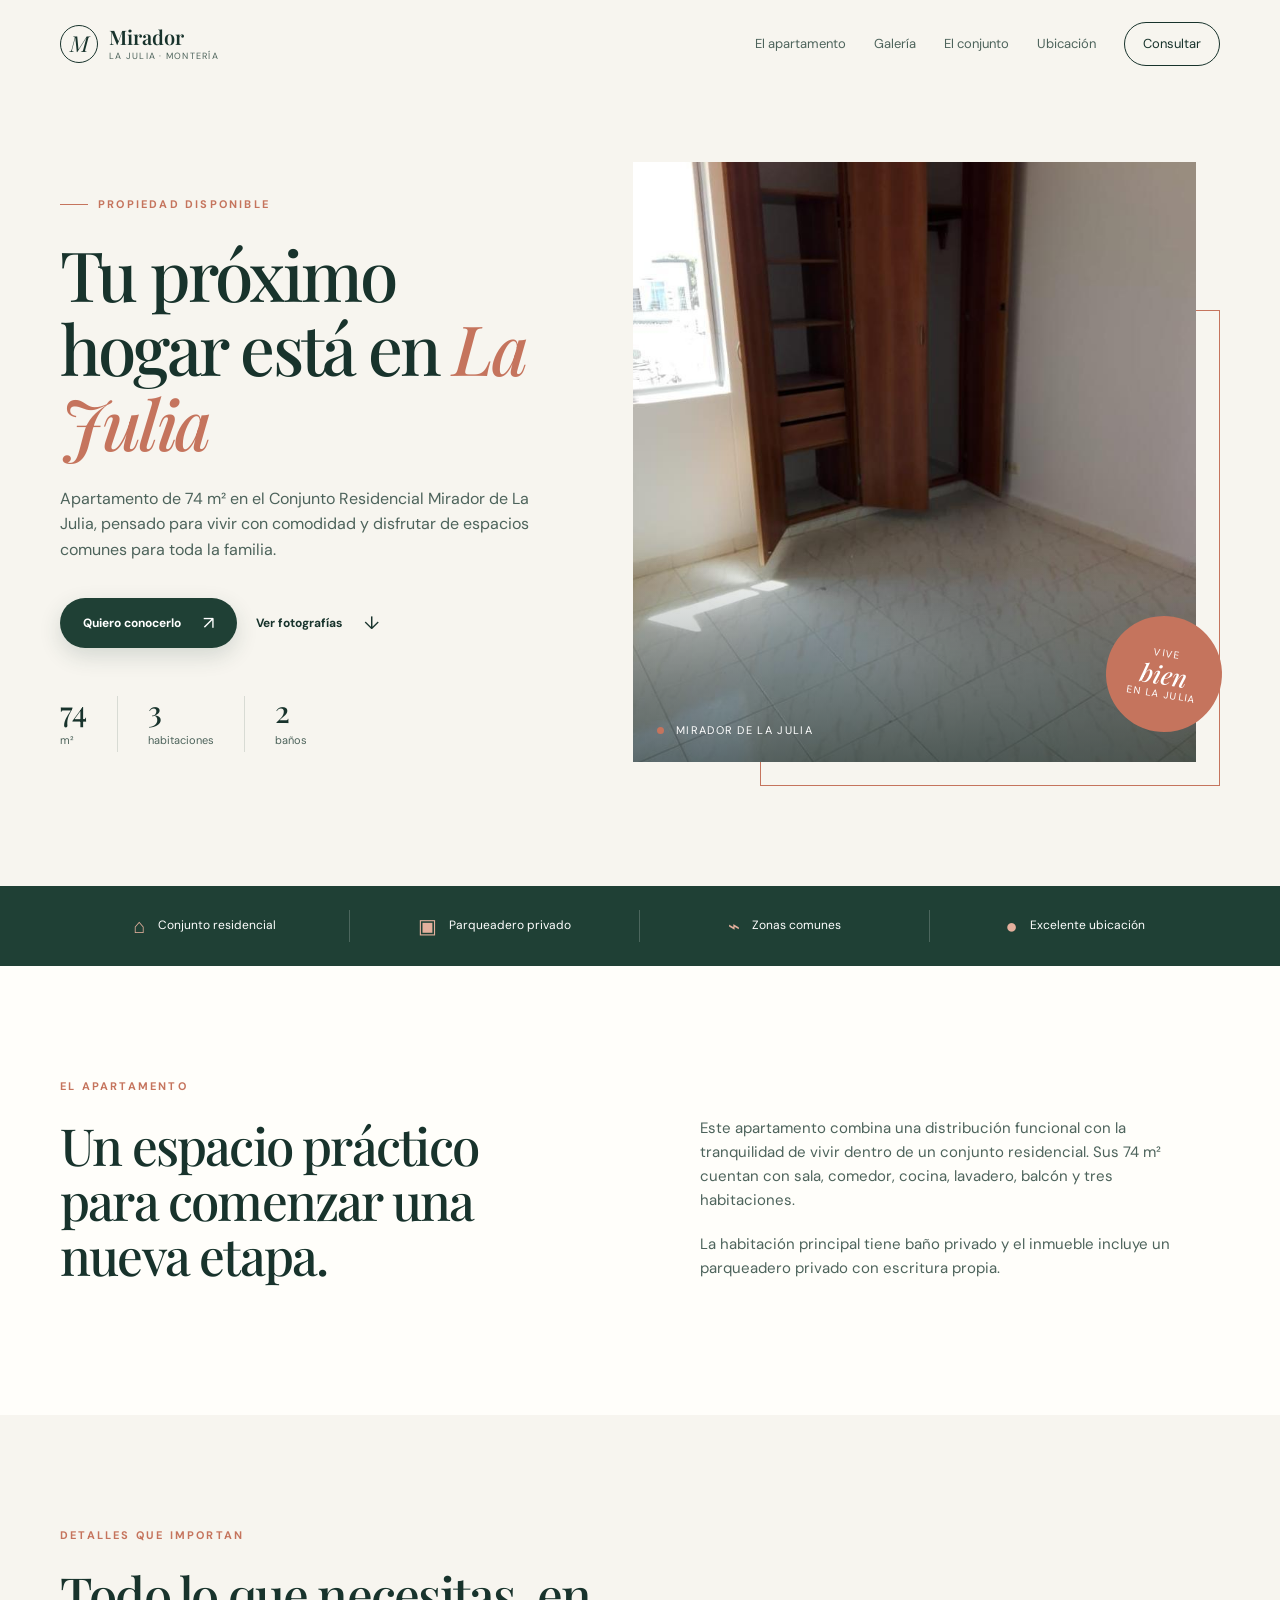
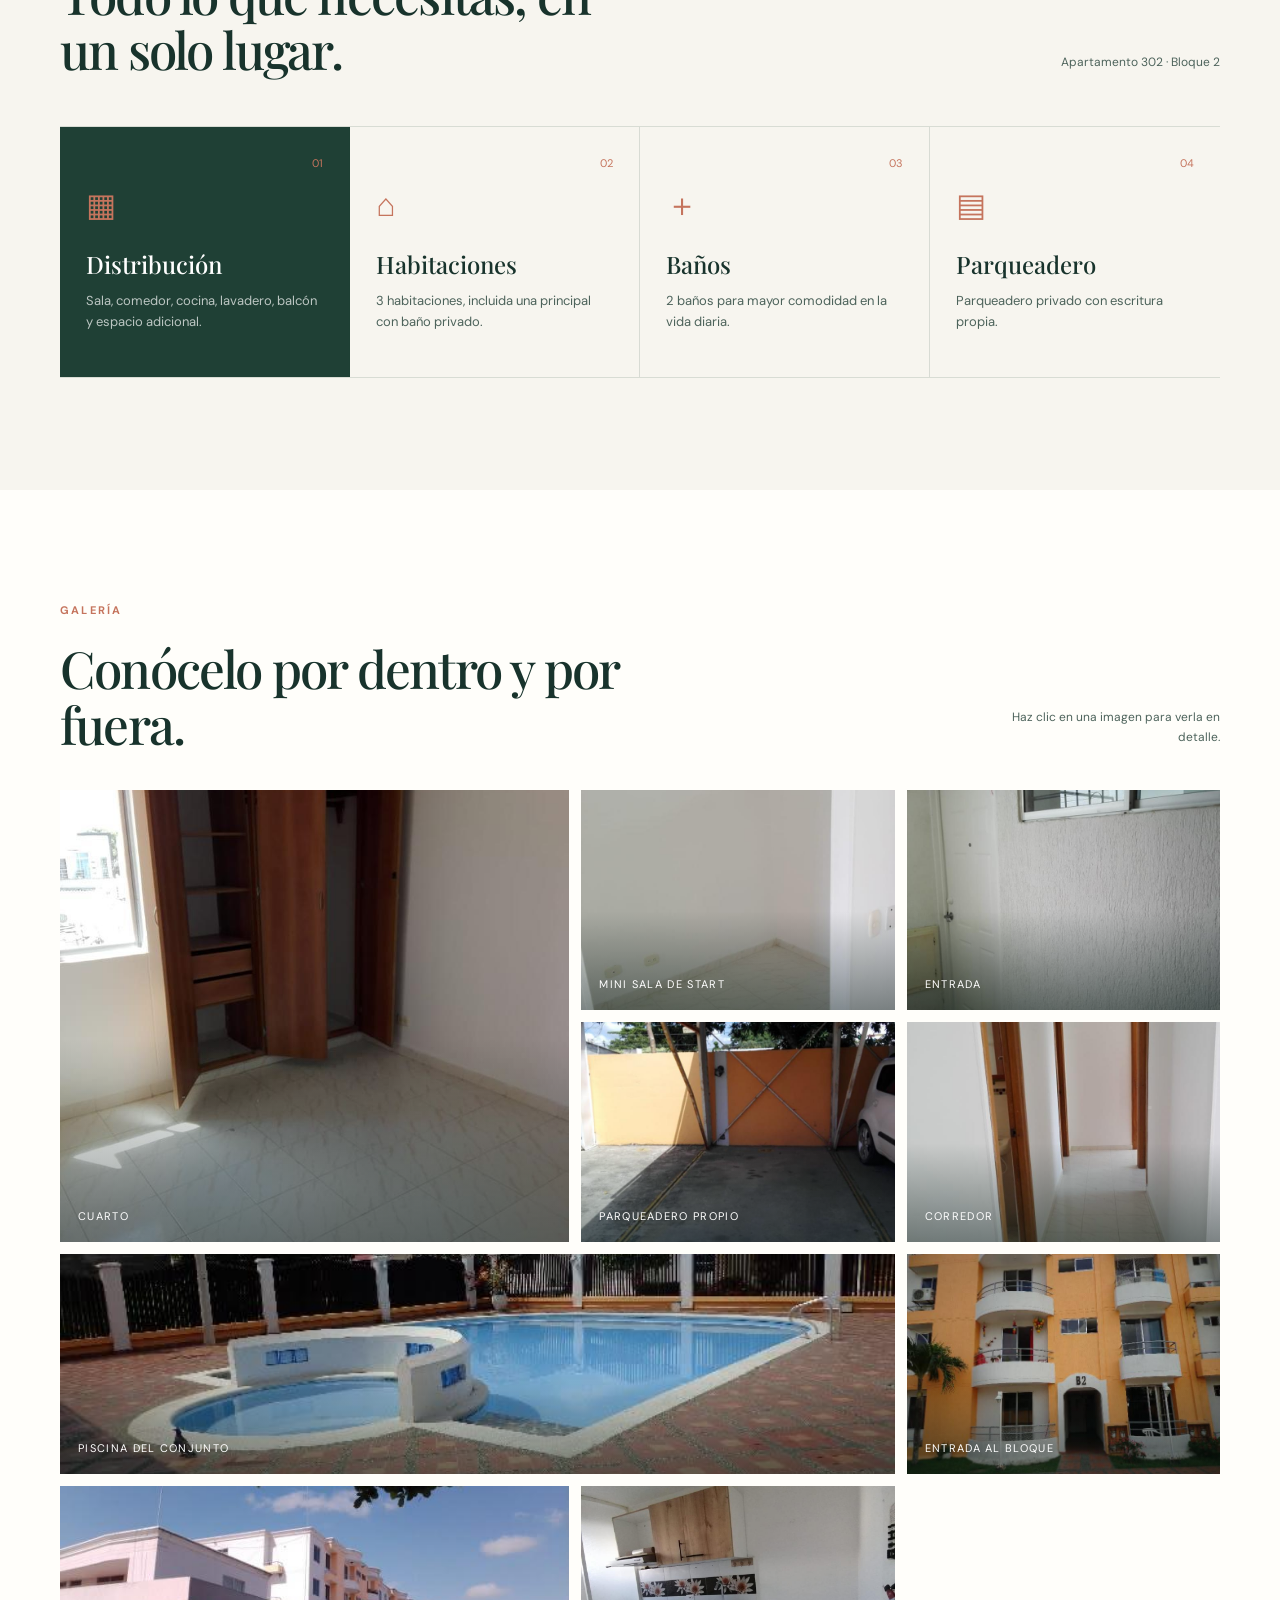
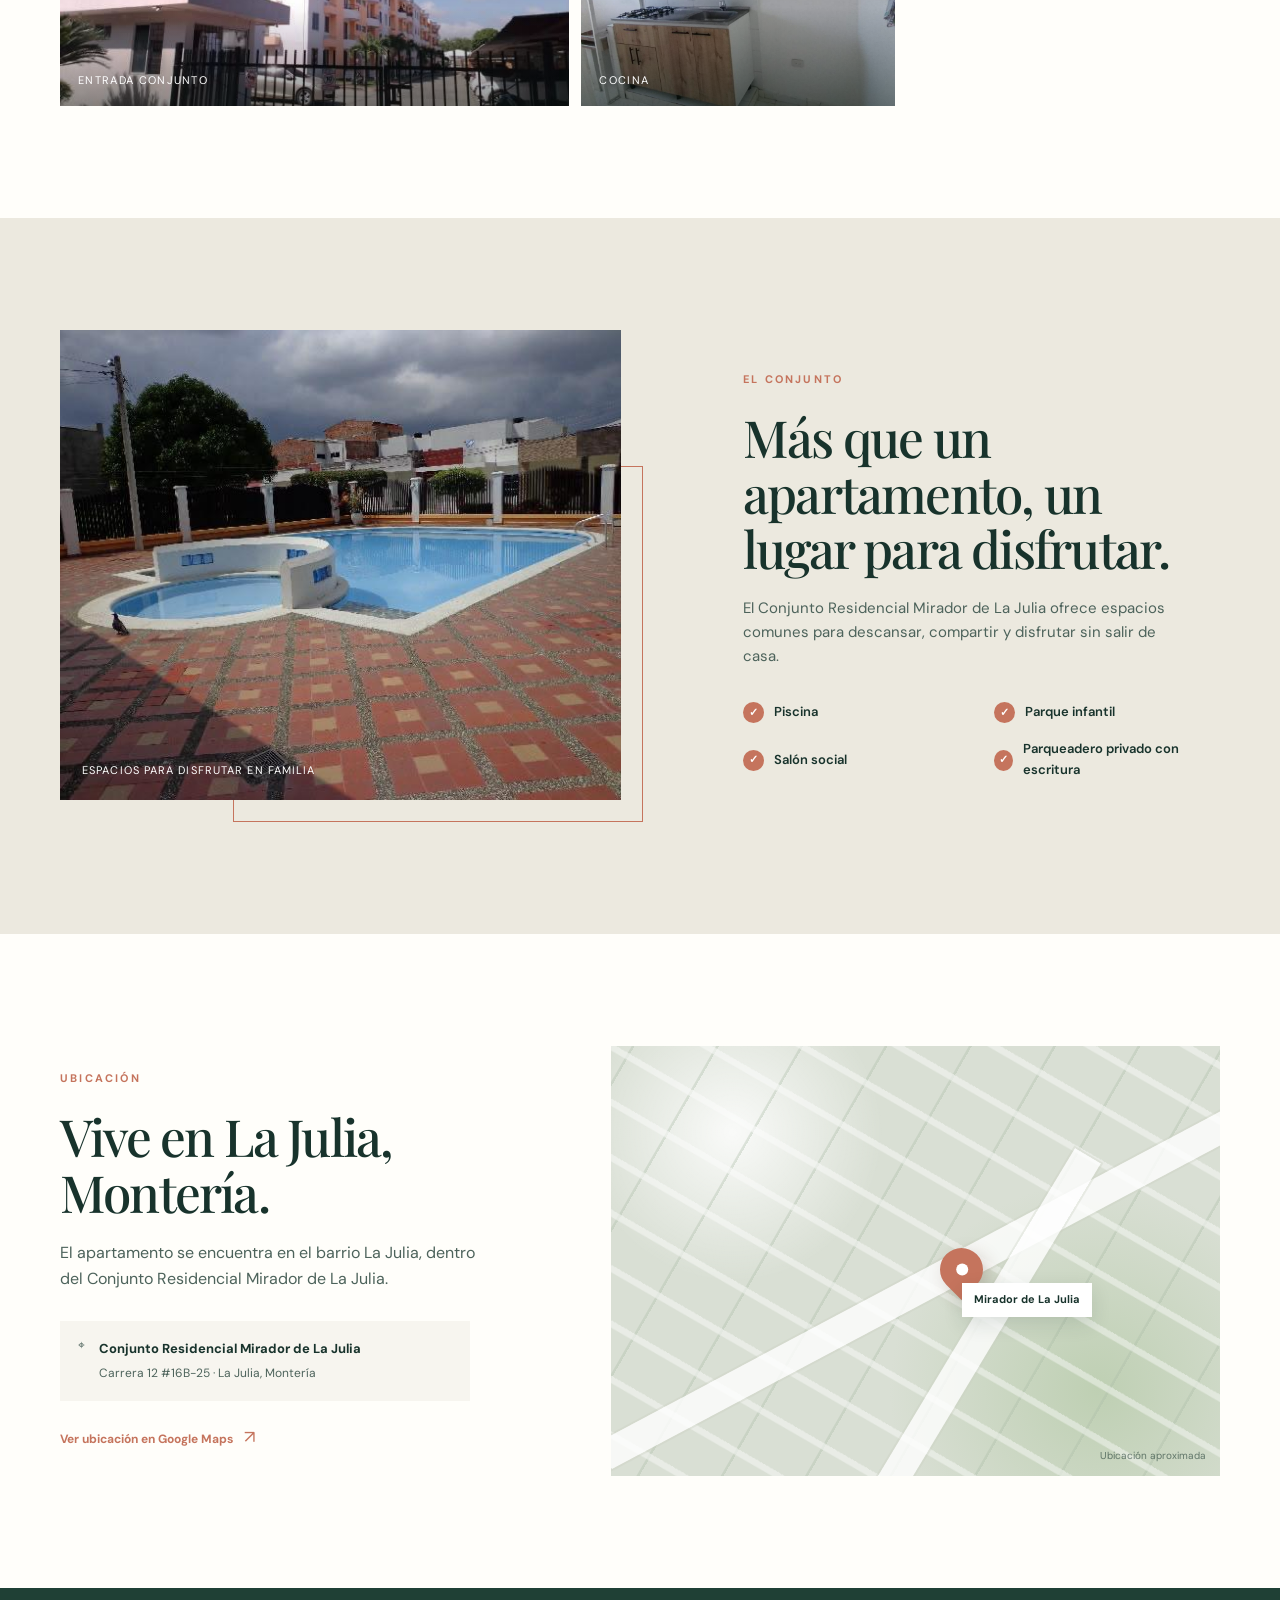
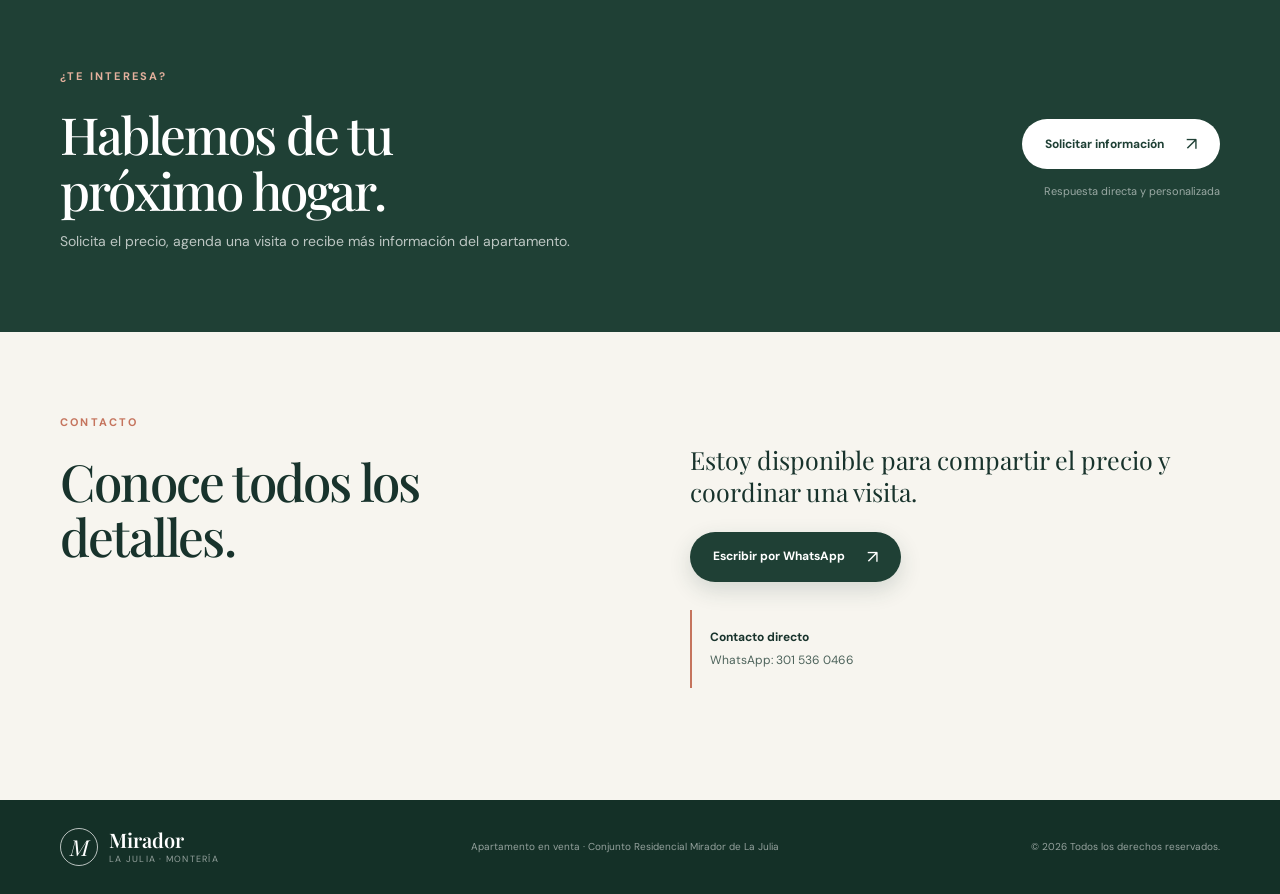
==== index.html @ 6eed39fb "Primer version VentadeCasas" ====
<!doctype html>
<html lang="es">
  <head>
    <meta charset="UTF-8" />
    <meta name="viewport" content="width=device-width, initial-scale=1.0" />
    <meta name="theme-color" content="#1f4035" />
    <meta
      name="description"
      content="Apartamento en venta en La Julia, Montería. 74 m², 3 habitaciones, 2 baños, balcón y parqueadero privado en el Conjunto Residencial Mirador de La Julia."
    />
    <meta property="og:type" content="website" />
    <meta property="og:locale" content="es_CO" />
    <meta property="og:url" content="https://apartamento-la-julia.vercel.app/" />
    <meta
      property="og:title"
      content="Apartamento en venta en La Julia | Montería"
    />
    <meta
      property="og:description"
      content="Conoce este apartamento de 74 m² con 3 habitaciones, 2 baños y parqueadero privado."
    />
    <meta
      property="og:image"
      content="img/home1/WhatsApp Image 2026-11-06 at 4.59.52 PM (2).jpeg"
    />
    <meta name="twitter:card" content="summary_large_image" />
    <link rel="canonical" href="https://apartamento-la-julia.vercel.app/" />
    <title>Apartamento en venta en La Julia, Montería | 74 m²</title>
    <link rel="stylesheet" href="styles.css" />
    <script type="application/ld+json">
      {
        "@context": "https://schema.org",
        "@type": "Residence",
        "url": "https://apartamento-la-julia.vercel.app/",
        "name": "Apartamento en venta en La Julia, Montería",
        "description": "Apartamento de 74 m² con 3 habitaciones, 2 baños, balcón y parqueadero privado en el Conjunto Residencial Mirador de La Julia.",
        "image": [
          "img/home1/WhatsApp Image 2026-11-06 at 4.59.52 PM (2).jpeg",
          "img/home1/WhatsApp Image 2026-11-06 at 5.00.08 PM.jpeg"
        ],
        "address": {
          "@type": "PostalAddress",
          "streetAddress": "Carrera 12 #16B-25",
          "addressLocality": "Montería",
          "addressRegion": "Córdoba",
          "addressCountry": "CO"
        },
        "numberOfRooms": 3,
        "numberOfBathroomsTotal": 2,
        "floorSize": {
          "@type": "QuantitativeValue",
          "value": 74,
          "unitCode": "MTK"
        },
        "amenityFeature": [
          {
            "@type": "LocationFeatureSpecification",
            "name": "Piscina",
            "value": true
          },
          {
            "@type": "LocationFeatureSpecification",
            "name": "Parque infantil",
            "value": true
          },
          {
            "@type": "LocationFeatureSpecification",
            "name": "Salón social",
            "value": true
          },
          {
            "@type": "LocationFeatureSpecification",
            "name": "Parqueadero privado",
            "value": true
          }
        ]
      }
    </script>
  </head>
  <body>
    <header class="site-header" id="inicio">
      <div class="container nav-wrap">
        <a class="brand" href="#inicio" aria-label="Inicio">
          <span class="brand-mark">M</span>
          <span>
            <strong>Mirador</strong>
            <small>La Julia · Montería</small>
          </span>
        </a>
        <button
          class="menu-toggle"
          type="button"
          aria-expanded="false"
          aria-controls="main-nav"
        >
          <span></span><span></span><span></span>
          <span class="sr-only">Abrir menú</span>
        </button>
        <nav class="main-nav" id="main-nav" aria-label="Navegación principal">
          <a href="#apartamento">El apartamento</a>
          <a href="#galeria">Galería</a>
          <a href="#conjunto">El conjunto</a>
          <a href="#ubicacion">Ubicación</a>
          <a class="nav-cta" href="#contacto">Consultar</a>
        </nav>
      </div>
    </header>

    <main>
      <section class="hero section-padding">
        <div class="container hero-grid">
          <div class="hero-copy">
            <p class="eyebrow"><span></span> Propiedad disponible</p>
            <h1>Tu próximo hogar está en <em>La Julia</em></h1>
            <p class="hero-lead">
              Apartamento de 74 m² en el Conjunto Residencial Mirador de La
              Julia, pensado para vivir con comodidad y disfrutar de espacios
              comunes para toda la familia.
            </p>
            <div class="hero-actions">
              <a class="button button-primary" href="#contacto"
                >Quiero conocerlo <span>↗</span></a
              >
              <a class="button button-quiet" href="#galeria"
                >Ver fotografías <span>↓</span></a
              >
            </div>
            <div class="hero-meta" aria-label="Características principales">
              <div><strong>74</strong><span>m²</span></div>
              <div><strong>3</strong><span>habitaciones</span></div>
              <div><strong>2</strong><span>baños</span></div>
            </div>
          </div>
          <div class="hero-image-wrap">
            <div class="hero-image-card">
              <img
                src="img/home1/WhatsApp Image 2026-11-06 at 4.59.52 PM (2).jpeg"
                alt="Cocina del apartamento en venta en La Julia"
              />
              <div class="hero-image-label">
                <span class="dot"></span> Mirador de La Julia
              </div>
            </div>
            <div class="hero-stamp" aria-hidden="true">
              <span>Vive</span>
              <strong>bien</strong>
              <small>en La Julia</small>
            </div>
          </div>
        </div>
      </section>

      <section class="trust-strip">
        <div class="container trust-grid">
          <div>
            <span class="trust-icon">⌂</span><span>Conjunto residencial</span>
          </div>
          <div>
            <span class="trust-icon">▣</span><span>Parqueadero privado</span>
          </div>
          <div><span class="trust-icon">⌁</span><span>Zonas comunes</span></div>
          <div>
            <span class="trust-icon">●</span><span>Excelente ubicación</span>
          </div>
        </div>
      </section>

      <section class="section-padding intro-section" id="apartamento">
        <div class="container two-column">
          <div>
            <p class="eyebrow">El apartamento</p>
            <h2>Un espacio práctico para comenzar una nueva etapa.</h2>
          </div>
          <div class="intro-copy">
            <p>
              Este apartamento combina una distribución funcional con la
              tranquilidad de vivir dentro de un conjunto residencial. Sus 74 m²
              cuentan con sala, comedor, cocina, lavadero, balcón y tres
              habitaciones.
            </p>
            <p>
              La habitación principal tiene baño privado y el inmueble incluye
              un parqueadero privado con escritura propia.
            </p>
          </div>
        </div>
      </section>

      <section class="section-padding details-section">
        <div class="container">
          <div class="section-heading">
            <div>
              <p class="eyebrow">Detalles que importan</p>
              <h2>Todo lo que necesitas, en un solo lugar.</h2>
            </div>
            <p class="section-note">Apartamento 302 · Bloque 2</p>
          </div>
          <div class="details-grid">
            <article class="detail-card featured-detail">
              <span class="detail-number">01</span>
              <span class="detail-icon">▦</span>
              <h3>Distribución</h3>
              <p>
                Sala, comedor, cocina, lavadero, balcón y espacio adicional.
              </p>
            </article>
            <article class="detail-card">
              <span class="detail-number">02</span>
              <span class="detail-icon">⌂</span>
              <h3>Habitaciones</h3>
              <p>3 habitaciones, incluida una principal con baño privado.</p>
            </article>
            <article class="detail-card">
              <span class="detail-number">03</span>
              <span class="detail-icon">＋</span>
              <h3>Baños</h3>
              <p>2 baños para mayor comodidad en la vida diaria.</p>
            </article>
            <article class="detail-card">
              <span class="detail-number">04</span>
              <span class="detail-icon">▤</span>
              <h3>Parqueadero</h3>
              <p>Parqueadero privado con escritura propia.</p>
            </article>
          </div>
        </div>
      </section>

      <section class="section-padding gallery-section" id="galeria">
        <div class="container">
          <div class="section-heading gallery-heading">
            <div>
              <p class="eyebrow">Galería</p>
              <h2>Conócelo por dentro y por fuera.</h2>
            </div>
            <p class="section-note">
              Haz clic en una imagen para verla en detalle.
            </p>
          </div>
          <div class="gallery-grid" id="gallery-grid">
            <button
              class="gallery-item gallery-item-large"
              type="button"
              data-image="img/home1/WhatsApp Image 2026-11-06 at 4.59.52 PM (2).jpeg"
              data-alt="Cocina del apartamento"
            >
              <img
                src="img/home1/WhatsApp Image 2026-11-06 at 4.59.52 PM (2).jpeg"
                alt="Cocina del apartamento"
                loading="lazy"
              />
              <span>Cuarto</span>
            </button>
            <button
              class="gallery-item"
              type="button"
              data-image="img/home1/WhatsApp Image 2026-11-06 at 4.59.52 PM.jpeg"
              data-alt="Espacio interior del apartamento"
            >
              <img
                src="img/home1/WhatsApp Image 2026-11-06 at 4.59.52 PM.jpeg"
                alt="Espacio interior del apartamento"
                loading="lazy"
              />
              <span>Mini sala de start</span>
            </button>
            <button
              class="gallery-item"
              type="button"
              data-image="img/home1/WhatsApp Image 2026-11-06 at 4.59.52 PM (1).jpeg"
              data-alt="Habitación del apartamento"
            >
              <img
                src="img/home1/WhatsApp Image 2026-11-06 at 4.59.52 PM (1).jpeg"
                alt="Habitación del apartamento"
                loading="lazy"
              />
              <span>Entrada</span>
            </button>
            <button
              class="gallery-item"
              type="button"
              data-image="img/home1/WhatsApp Image 2026-11-06 at 4.59.52 PM (3).jpeg"
              data-alt="Habitación del apartamento"
            >
              <img
                src="img/home1/WhatsApp Image 2026-11-06 at 4.59.52 PM (3).jpeg"
                alt="Habitación del apartamento"
                loading="lazy"
              />
              <span>Parqueadero Propio</span>
            </button>
            <button
              class="gallery-item"
              type="button"
              data-image="img/home1/WhatsApp Image 2026-11-06 at 4.59.52 PM (4).jpeg"
              data-alt="Interior del apartamento"
            >
              <img
                src="img/home1/WhatsApp Image 2026-11-06 at 4.59.52 PM (4).jpeg"
                alt="Interior del apartamento"
                loading="lazy"
              />
              <span>Corredor</span>
            </button>
            <button
              class="gallery-item gallery-item-wide"
              type="button"
              data-image="img/home1/WhatsApp Image 2026-11-06 at 5.00.08 PM.jpeg"
              data-alt="Piscina del Conjunto Residencial Mirador de La Julia"
            >
              <img
                src="img/home1/WhatsApp Image 2026-11-06 at 5.00.08 PM.jpeg"
                alt="Piscina del Conjunto Residencial Mirador de La Julia"
                loading="lazy"
              />
              <span>Piscina del conjunto</span>
            </button>
            <button
              class="gallery-item"
              type="button"
              data-image="img/home1/WhatsApp Image 2026-11-06 at 5.00.08 PM (1).jpeg"
              data-alt="Zona común del conjunto"
            >
              <img
                src="img/home1/WhatsApp Image 2026-11-06 at 5.00.08 PM (1).jpeg"
                alt="Zona común del conjunto"
                loading="lazy"
              />
              <span>Entrada al Bloque</span>
            </button>
            <button
              class="gallery-item"
              type="button"
              data-image="img/home1/WhatsApp Image 2026-11-06 at 5.00.08 PM (2).jpeg"
              data-alt="Zona exterior del conjunto"
            >
              <img
                src="img/home1/WhatsApp Image 2026-11-06 at 5.00.08 PM (2).jpeg"
                alt="Zona exterior del conjunto"
                loading="lazy"
              />
              <span>Entrada Conjunto</span>
            </button>
            <button
              class="gallery-item"
              type="button"
              data-image="img/home1/WhatsApp Image 2026-11-06 at 4.59.51 PM.jpeg"
              data-alt="Entrada del apartamento 302"
            >
              <img
                src="img/home1/WhatsApp Image 2026-11-06 at 4.59.51 PM.jpeg"
                alt="Entrada del apartamento 302"
                loading="lazy"
              />
              <span>Cocina</span>
            </button>
          </div>
        </div>
      </section>

      <section class="section-padding amenities-section" id="conjunto">
        <div class="container amenities-layout">
          <div class="amenities-image">
            <img
              src="img/home1/WhatsApp Image 2026-11-06 at 5.00.08 PM.jpeg"
              alt="Piscina del Conjunto Residencial Mirador de La Julia"
              loading="lazy"
            />
            <span class="image-caption"
              >Espacios para disfrutar en familia</span
            >
          </div>
          <div class="amenities-copy">
            <p class="eyebrow">El conjunto</p>
            <h2>Más que un apartamento, un lugar para disfrutar.</h2>
            <p>
              El Conjunto Residencial Mirador de La Julia ofrece espacios
              comunes para descansar, compartir y disfrutar sin salir de casa.
            </p>
            <ul class="check-list">
              <li><span>✓</span> Piscina</li>
              <li><span>✓</span> Parque infantil</li>
              <li><span>✓</span> Salón social</li>
              <li><span>✓</span> Parqueadero privado con escritura</li>
            </ul>
          </div>
        </div>
      </section>

      <section class="section-padding location-section" id="ubicacion">
        <div class="container location-layout">
          <div class="location-copy">
            <p class="eyebrow">Ubicación</p>
            <h2>Vive en La Julia, Montería.</h2>
            <p>
              El apartamento se encuentra en el barrio La Julia, dentro del
              Conjunto Residencial Mirador de La Julia.
            </p>
            <div class="address-card">
              <span class="pin-icon">⌖</span>
              <div>
                <strong>Conjunto Residencial Mirador de La Julia</strong>
                <span>Carrera 12 #16B-25 · La Julia, Montería</span>
              </div>
            </div>
            <a
              class="text-link"
              href="https://www.google.com/maps/search/?api=1&query=8.74575,-75.883999"
              target="_blank"
              rel="noopener noreferrer"
            >
              Ver ubicación en Google Maps <span>↗</span>
            </a>
          </div>
          <div class="map-card" aria-label="Mapa de ubicación aproximada">
            <div class="map-grid"></div>
            <div class="map-road road-one"></div>
            <div class="map-road road-two"></div>
            <div class="map-marker"><span></span></div>
            <div class="map-label">Mirador de La Julia</div>
            <div class="map-note">Ubicación aproximada</div>
          </div>
        </div>
      </section>

      <section class="contact-section" id="contacto">
        <div class="container contact-inner">
          <div>
            <p class="eyebrow eyebrow-light">¿Te interesa?</p>
            <h2>Hablemos de tu próximo hogar.</h2>
            <p>
              Solicita el precio, agenda una visita o recibe más información del
              apartamento.
            </p>
          </div>
          <div class="contact-actions">
            <a class="button button-light" href="#contacto-info" data-whatsapp
              >Solicitar información <span>↗</span></a
            >
            <span class="contact-note">Respuesta directa y personalizada</span>
          </div>
        </div>
      </section>

      <section class="contact-info" id="contacto-info">
        <div class="container contact-info-grid">
          <div>
            <p class="eyebrow">Contacto</p>
            <h2>Conoce todos los detalles.</h2>
          </div>
          <div class="contact-placeholder">
            <p>
              Estoy disponible para compartir el precio y coordinar una visita.
            </p>
            <a class="button button-primary" href="#contacto-info" data-whatsapp>
              Escribir por WhatsApp <span>↗</span>
            </a>
            <div class="contact-edit-note contact-number">
              <strong>Contacto directo</strong>
              <span>WhatsApp: 301 536 0466</span>
            </div>
          </div>
        </div>
      </section>
    </main>

    <footer class="site-footer">
      <div class="container footer-inner">
        <div class="brand footer-brand">
          <span class="brand-mark">M</span>
          <span
            ><strong>Mirador</strong><small>La Julia · Montería</small></span
          >
        </div>
        <p>Apartamento en venta · Conjunto Residencial Mirador de La Julia</p>
        <p>© <span id="current-year"></span> Todos los derechos reservados.</p>
      </div>
    </footer>

    <div
      class="lightbox"
      id="lightbox"
      aria-hidden="true"
      role="dialog"
      aria-label="Vista ampliada de la imagen"
    >
      <button class="lightbox-close" type="button" aria-label="Cerrar imagen">
        ×
      </button>
      <img id="lightbox-image" src="" alt="" />
    </div>

    <script src="script.js"></script>
  </body>
</html>
---- styles.css ----
@import url('https://fonts.googleapis.com/css2?family=DM+Sans:wght@400;500;600;700&family=Playfair+Display:ital,wght@0,500;0,600;1,500;1,600&display=swap');

:root {
  --ink: #18332c;
  --ink-soft: #4d635b;
  --green: #1f4035;
  --green-dark: #143027;
  --cream: #f7f5ef;
  --cream-deep: #ece9df;
  --paper: #fffefa;
  --terracotta: #c5745d;
  --line: rgba(31, 64, 53, .14);
  --shadow: 0 24px 60px rgba(24, 51, 44, .12);
  --serif: 'Playfair Display', Georgia, serif;
  --sans: 'DM Sans', Arial, sans-serif;
}

* { box-sizing: border-box; }
html { scroll-behavior: smooth; }
body { margin: 0; background: var(--cream); color: var(--ink); font-family: var(--sans); line-height: 1.6; }
body.menu-open { overflow: hidden; }
img { display: block; max-width: 100%; }
a { color: inherit; text-decoration: none; }
button { color: inherit; font: inherit; }
.container { width: min(1160px, calc(100% - 48px)); margin: 0 auto; }
.section-padding { padding: 112px 0; }
.sr-only { position: absolute; width: 1px; height: 1px; padding: 0; margin: -1px; overflow: hidden; clip: rect(0, 0, 0, 0); white-space: nowrap; border: 0; }

.site-header { position: relative; z-index: 10; background: var(--cream); }
.nav-wrap { min-height: 88px; display: flex; align-items: center; justify-content: space-between; gap: 32px; }
.brand { display: inline-flex; align-items: center; gap: 11px; }
.brand-mark { display: grid; place-items: center; width: 38px; height: 38px; border: 1px solid var(--ink); border-radius: 50%; font-family: var(--serif); font-size: 22px; font-style: italic; }
.brand strong, .brand small { display: block; line-height: 1.1; }
.brand strong { font-family: var(--serif); font-size: 20px; font-weight: 600; }
.brand small { margin-top: 4px; color: var(--ink-soft); font-size: 9px; letter-spacing: .14em; text-transform: uppercase; }
.main-nav { display: flex; align-items: center; gap: 28px; color: var(--ink-soft); font-size: 13px; }
.main-nav a { transition: color .2s ease; }
.main-nav a:hover { color: var(--terracotta); }
.main-nav .nav-cta { padding: 11px 18px; border: 1px solid var(--ink); border-radius: 999px; color: var(--ink); }
.menu-toggle { display: none; width: 42px; height: 42px; padding: 9px; border: 1px solid var(--line); border-radius: 50%; background: transparent; cursor: pointer; }
.menu-toggle span:not(.sr-only) { display: block; width: 20px; height: 1px; margin: 5px auto; background: var(--ink); }

.hero { padding-top: 74px; padding-bottom: 100px; overflow: hidden; }
.hero-grid { display: grid; grid-template-columns: .9fr 1.1fr; align-items: center; gap: 92px; }
.eyebrow { display: flex; align-items: center; gap: 10px; margin: 0 0 22px; color: var(--terracotta); font-size: 11px; font-weight: 700; letter-spacing: .2em; text-transform: uppercase; }
.eyebrow span { display: inline-block; width: 28px; height: 1px; background: currentColor; }
h1, h2, h3, p { margin-top: 0; }
h1, h2 { font-family: var(--serif); font-weight: 500; line-height: 1.08; }
h1 { max-width: 540px; margin-bottom: 26px; font-size: clamp(48px, 5.4vw, 78px); letter-spacing: -.04em; }
h1 em, h2 em { color: var(--terracotta); font-style: italic; }
.hero-lead { max-width: 480px; color: var(--ink-soft); font-size: 16px; }
.hero-actions { display: flex; align-items: center; flex-wrap: wrap; gap: 18px; margin: 36px 0 48px; }
.button { display: inline-flex; align-items: center; justify-content: center; gap: 22px; min-height: 50px; padding: 0 22px; border: 1px solid transparent; border-radius: 999px; font-size: 12px; font-weight: 700; transition: transform .2s ease, background .2s ease, color .2s ease; }
.button:hover { transform: translateY(-2px); }
.button span { font-size: 18px; font-weight: 400; line-height: 0; }
.button-primary { background: var(--green); color: #fff; box-shadow: 0 8px 22px rgba(31, 64, 53, .16); }
.button-primary:hover { background: var(--green-dark); }
.button-quiet { padding-left: 0; color: var(--ink); }
.button-quiet:hover { color: var(--terracotta); }
.hero-meta { display: flex; gap: 30px; }
.hero-meta div { padding-right: 30px; border-right: 1px solid var(--line); }
.hero-meta div:last-child { padding-right: 0; border: 0; }
.hero-meta strong { display: block; font-family: var(--serif); font-size: 30px; font-weight: 500; line-height: 1; }
.hero-meta span { color: var(--ink-soft); font-size: 11px; }
.hero-image-wrap { position: relative; padding: 0 24px 24px 0; }
.hero-image-card { position: relative; height: min(600px, 56vw); min-height: 460px; overflow: hidden; background: var(--cream-deep); }
.hero-image-card::after { position: absolute; inset: 0; background: linear-gradient(180deg, transparent 65%, rgba(12, 32, 26, .55)); content: ''; }
.hero-image-card img { width: 100%; height: 100%; object-fit: cover; object-position: center; }
.hero-image-label { position: absolute; z-index: 1; bottom: 22px; left: 24px; color: white; font-size: 11px; letter-spacing: .12em; text-transform: uppercase; }
.dot { display: inline-block; width: 7px; height: 7px; margin-right: 8px; border-radius: 50%; background: var(--terracotta); }
.hero-image-wrap::after { position: absolute; z-index: -1; right: 0; bottom: 0; width: 78%; height: 76%; border: 1px solid var(--terracotta); content: ''; }
.hero-stamp { position: absolute; z-index: 2; bottom: 54px; right: -2px; display: flex; flex-direction: column; justify-content: center; width: 116px; height: 116px; padding: 18px; border-radius: 50%; background: var(--terracotta); color: white; text-align: center; transform: rotate(9deg); }
.hero-stamp span, .hero-stamp small { font-size: 10px; letter-spacing: .12em; text-transform: uppercase; }
.hero-stamp strong { font-family: var(--serif); font-size: 25px; font-style: italic; font-weight: 500; line-height: 1; }

.trust-strip { background: var(--green); color: #fff; }
.trust-grid { display: grid; grid-template-columns: repeat(4, 1fr); padding: 24px 0; }
.trust-grid > div { display: flex; align-items: center; justify-content: center; gap: 12px; border-right: 1px solid rgba(255, 255, 255, .2); font-size: 12px; }
.trust-grid > div:last-child { border: 0; }
.trust-icon { color: #e4b09d; font-size: 20px; }

.intro-section { background: var(--paper); }
.two-column { display: grid; grid-template-columns: 1fr 1fr; gap: 120px; }
h2 { margin-bottom: 20px; font-size: clamp(36px, 4vw, 58px); letter-spacing: -.035em; }
.intro-section h2 { max-width: 470px; }
.intro-copy { max-width: 475px; padding-top: 38px; color: var(--ink-soft); font-size: 15px; }
.intro-copy p + p { margin-top: 20px; }

.details-section { background: var(--cream); }
.section-heading { display: flex; align-items: end; justify-content: space-between; gap: 40px; margin-bottom: 48px; }
.section-heading h2 { max-width: 590px; margin-bottom: 0; }
.section-note { max-width: 210px; margin-bottom: 5px; color: var(--ink-soft); font-size: 12px; text-align: right; }
.details-grid { display: grid; grid-template-columns: repeat(4, 1fr); border-top: 1px solid var(--line); border-bottom: 1px solid var(--line); }
.detail-card { position: relative; min-height: 250px; padding: 32px 26px 28px; border-right: 1px solid var(--line); }
.detail-card:last-child { border: 0; }
.detail-card.featured-detail { background: var(--green); color: #fff; }
.detail-number { position: absolute; top: 28px; right: 26px; color: var(--terracotta); font-size: 11px; }
.detail-icon { display: block; margin: 30px 0 24px; color: var(--terracotta); font-size: 32px; line-height: 1; }
.detail-card h3 { margin-bottom: 8px; font-family: var(--serif); font-size: 24px; font-weight: 500; }
.detail-card p { margin: 0; color: var(--ink-soft); font-size: 13px; }
.featured-detail p { color: rgba(255, 255, 255, .7); }

.gallery-section { background: var(--paper); }
.gallery-heading { margin-bottom: 38px; }
.gallery-grid { display: grid; grid-template-columns: 1.3fr .8fr .8fr; grid-auto-rows: 220px; gap: 12px; }
.gallery-item { position: relative; min-width: 0; padding: 0; overflow: hidden; border: 0; background: var(--cream-deep); cursor: pointer; }
.gallery-item-large { grid-row: span 2; }
.gallery-item-wide { grid-column: span 2; }
.gallery-item::after { position: absolute; inset: 0; background: linear-gradient(180deg, transparent 55%, rgba(10, 26, 22, .64)); content: ''; opacity: .7; transition: opacity .25s ease; }
.gallery-item:hover::after { opacity: 1; }
.gallery-item img { width: 100%; height: 100%; object-fit: cover; transition: transform .5s ease; }
.gallery-item:hover img { transform: scale(1.04); }
.gallery-item span { position: absolute; z-index: 1; bottom: 16px; left: 18px; color: #fff; font-size: 11px; letter-spacing: .12em; text-transform: uppercase; }

.amenities-section { background: var(--cream-deep); }
.amenities-layout { display: grid; grid-template-columns: 1.1fr .9fr; align-items: center; gap: 100px; }
.amenities-image { position: relative; padding: 0 22px 22px 0; }
.amenities-image::after { position: absolute; z-index: 0; right: 0; bottom: 0; width: 70%; height: 72%; border: 1px solid var(--terracotta); content: ''; }
.amenities-image img { position: relative; z-index: 1; width: 100%; height: 470px; object-fit: cover; }
.image-caption { position: absolute; z-index: 2; bottom: 42px; left: 22px; color: white; font-size: 11px; letter-spacing: .1em; text-transform: uppercase; }
.amenities-copy h2 { max-width: 470px; }
.amenities-copy > p:not(.eyebrow) { max-width: 450px; color: var(--ink-soft); font-size: 15px; }
.check-list { display: grid; grid-template-columns: 1fr 1fr; gap: 16px 25px; margin: 34px 0 0; padding: 0; list-style: none; font-size: 13px; font-weight: 600; }
.check-list li { display: flex; align-items: center; gap: 10px; }
.check-list span { display: grid; place-items: center; width: 21px; height: 21px; border-radius: 50%; background: var(--terracotta); color: white; font-size: 11px; }

.location-section { background: var(--paper); }
.location-layout { display: grid; grid-template-columns: .85fr 1.15fr; align-items: center; gap: 100px; }
.location-copy h2 { max-width: 400px; }
.location-copy > p:not(.eyebrow) { max-width: 420px; color: var(--ink-soft); }
.address-card { display: flex; align-items: flex-start; gap: 14px; max-width: 410px; margin: 30px 0 22px; padding: 18px; background: var(--cream); }
.pin-icon { color: var(--terracotta); font-size: 26px; line-height: 1; }
.address-card strong, .address-card span { display: block; }
.address-card strong { margin-bottom: 4px; font-size: 13px; }
.address-card span { color: var(--ink-soft); font-size: 12px; }
.text-link { color: var(--terracotta); font-size: 12px; font-weight: 700; }
.text-link span { margin-left: 8px; font-size: 18px; font-weight: 400; }
.map-card { position: relative; height: 430px; overflow: hidden; background: #d9dfd4; }
.map-grid { position: absolute; inset: -30% -10%; opacity: .65; background: repeating-linear-gradient(35deg, transparent 0 41px, rgba(255,255,255,.65) 42px 48px), repeating-linear-gradient(125deg, transparent 0 70px, rgba(173, 190, 169, .55) 71px 73px); transform: rotate(-5deg); }
.map-card::before { position: absolute; inset: 0; background: radial-gradient(circle at 20% 20%, rgba(255,255,255,.85), transparent 25%), radial-gradient(circle at 80% 80%, rgba(176, 199, 161, .65), transparent 35%); content: ''; }
.map-road { position: absolute; background: rgba(255,255,255,.8); box-shadow: 0 0 0 2px rgba(201, 207, 191, .35); transform: rotate(-28deg); }
.road-one { top: 52%; left: -8%; width: 120%; height: 30px; }
.road-two { top: 17%; left: 54%; width: 30px; height: 120%; transform: rotate(31deg); }
.map-marker { position: absolute; top: 47%; left: 54%; display: grid; place-items: center; width: 43px; height: 43px; border-radius: 50% 50% 50% 0; background: var(--terracotta); box-shadow: 0 8px 18px rgba(94, 53, 43, .22); transform: rotate(-45deg); }
.map-marker span { width: 12px; height: 12px; border-radius: 50%; background: #fff; }
.map-label { position: absolute; top: calc(47% + 35px); left: calc(54% + 22px); padding: 8px 12px; background: #fff; box-shadow: 0 7px 20px rgba(24, 51, 44, .12); font-size: 11px; font-weight: 700; white-space: nowrap; }
.map-note { position: absolute; right: 14px; bottom: 12px; color: rgba(24, 51, 44, .6); font-size: 10px; }

.contact-section { padding: 80px 0; background: var(--green); color: white; }
.contact-inner { display: flex; align-items: center; justify-content: space-between; gap: 50px; }
.eyebrow-light { color: #e4b09d; }
.contact-section h2 { max-width: 500px; margin-bottom: 12px; color: white; }
.contact-section p:not(.eyebrow) { margin-bottom: 0; color: rgba(255, 255, 255, .7); font-size: 14px; }
.contact-actions { display: flex; flex-direction: column; align-items: flex-end; gap: 14px; }
.button-light { background: #fff; color: var(--green); }
.button-light:hover { background: #f1e4db; }
.contact-note { color: rgba(255, 255, 255, .55); font-size: 11px; }
.contact-info { padding: 82px 0; background: var(--cream); }
.contact-info-grid { display: grid; grid-template-columns: 1fr 1fr; gap: 100px; }
.contact-info h2 { max-width: 360px; }
.contact-placeholder { padding: 30px 0; color: var(--ink-soft); }
.contact-placeholder > p { font-family: var(--serif); color: var(--ink); font-size: 25px; line-height: 1.25; }
.contact-edit-note { display: flex; flex-direction: column; gap: 4px; margin-top: 28px; padding: 18px; border-left: 2px solid var(--terracotta); font-size: 12px; }
.contact-edit-note strong { color: var(--ink); }
code { padding: 2px 5px; background: var(--cream-deep); color: var(--terracotta); font-family: monospace; }
.site-footer { padding: 28px 0; background: var(--green-dark); color: rgba(255,255,255,.55); font-size: 10px; }
.footer-inner { display: flex; align-items: center; justify-content: space-between; gap: 20px; }
.footer-brand { color: #fff; }
.footer-brand .brand-mark { border-color: rgba(255,255,255,.7); }
.footer-brand small { color: rgba(255,255,255,.55); }
.footer-inner p { margin: 0; }

.lightbox { position: fixed; z-index: 100; inset: 0; display: none; place-items: center; padding: 35px; background: rgba(11, 25, 21, .92); }
.lightbox.is-visible { display: grid; }
.lightbox img { max-width: min(100%, 1000px); max-height: 90vh; object-fit: contain; }
.lightbox-close { position: absolute; top: 20px; right: 25px; width: 42px; height: 42px; border: 1px solid rgba(255,255,255,.5); border-radius: 50%; background: transparent; color: #fff; font-size: 28px; line-height: 1; cursor: pointer; }

@media (max-width: 900px) {
  .hero-grid, .amenities-layout, .location-layout { grid-template-columns: 1fr; gap: 60px; }
  .hero-copy { max-width: 620px; }
  .hero-image-wrap { max-width: 650px; width: 100%; margin-left: auto; }
  .two-column { gap: 40px; }
  .intro-copy { padding-top: 0; }
  .details-grid { grid-template-columns: repeat(2, 1fr); }
  .detail-card:nth-child(2) { border-right: 0; }
  .detail-card:nth-child(-n+2) { border-bottom: 1px solid var(--line); }
  .amenities-copy { max-width: 600px; }
  .location-copy { max-width: 600px; }
  .contact-inner { align-items: flex-start; flex-direction: column; }
  .contact-actions { align-items: flex-start; }
  .footer-inner { flex-wrap: wrap; }
}

@media (max-width: 680px) {
  .container { width: min(100% - 32px, 1160px); }
  .section-padding { padding: 76px 0; }
  .nav-wrap { min-height: 72px; }
  .menu-toggle { display: block; }
  .main-nav { position: absolute; top: 72px; right: 16px; left: 16px; display: none; flex-direction: column; align-items: stretch; gap: 0; padding: 12px; border: 1px solid var(--line); background: var(--paper); box-shadow: var(--shadow); }
  .main-nav.is-open { display: flex; }
  .main-nav a { padding: 13px 10px; }
  .main-nav .nav-cta { margin-top: 4px; text-align: center; }
  .hero { padding-top: 58px; padding-bottom: 72px; }
  h1 { font-size: clamp(45px, 14vw, 68px); }
  .hero-lead { font-size: 14px; }
  .hero-image-card { min-height: 390px; height: 110vw; }
  .hero-stamp { right: -3px; bottom: 40px; width: 98px; height: 98px; }
  .hero-stamp strong { font-size: 21px; }
  .hero-meta { gap: 16px; }
  .hero-meta div { padding-right: 16px; }
  .hero-meta strong { font-size: 25px; }
  .trust-grid { grid-template-columns: 1fr 1fr; gap: 18px 0; padding: 22px 0; }
  .trust-grid > div:nth-child(2) { border-right: 0; }
  .trust-grid > div:nth-child(-n+2) { padding-bottom: 16px; border-bottom: 1px solid rgba(255,255,255,.2); }
  .trust-grid > div:nth-child(3), .trust-grid > div:nth-child(4) { padding-top: 2px; }
  .trust-grid > div { font-size: 10px; }
  .two-column, .contact-info-grid { grid-template-columns: 1fr; gap: 26px; }
  .section-heading { align-items: flex-start; flex-direction: column; gap: 14px; margin-bottom: 32px; }
  .section-note { margin: 0; text-align: left; }
  .details-grid { grid-template-columns: 1fr 1fr; }
  .detail-card { min-height: 235px; padding: 24px 18px; }
  .detail-number { top: 22px; right: 18px; }
  .detail-icon { margin: 26px 0 18px; }
  .detail-card h3 { font-size: 21px; }
  .detail-card p { font-size: 12px; }
  .gallery-grid { grid-template-columns: 1fr 1fr; grid-auto-rows: 160px; gap: 8px; }
  .gallery-item-large { grid-row: span 2; }
  .gallery-item-wide { grid-column: span 2; }
  .gallery-item span { bottom: 10px; left: 11px; font-size: 9px; }
  .amenities-image img { height: 340px; }
  .check-list { gap: 14px 12px; font-size: 11px; }
  .location-layout { gap: 42px; }
  .map-card { height: 330px; }
  .contact-section { padding: 64px 0; }
  .contact-info { padding: 64px 0; }
  .footer-inner { align-items: flex-start; flex-direction: column; }
  .lightbox { padding: 18px; }
}
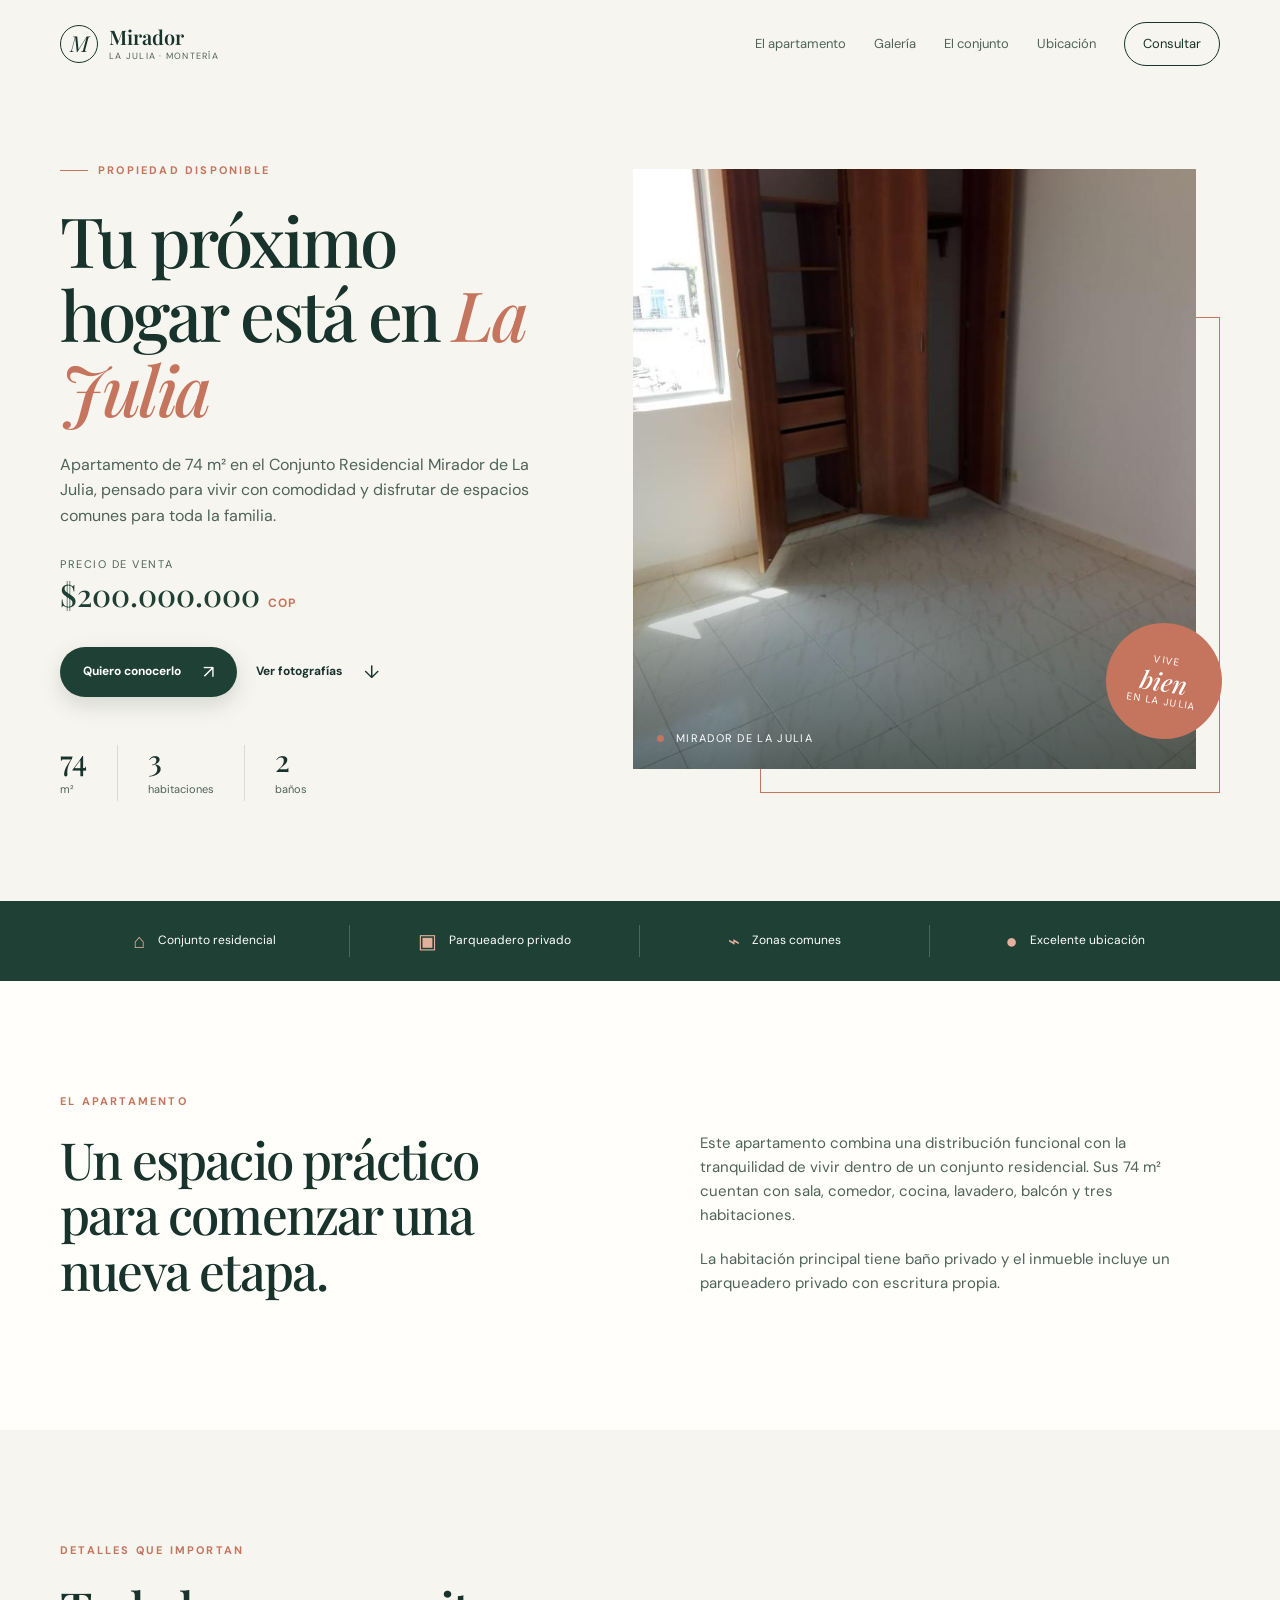
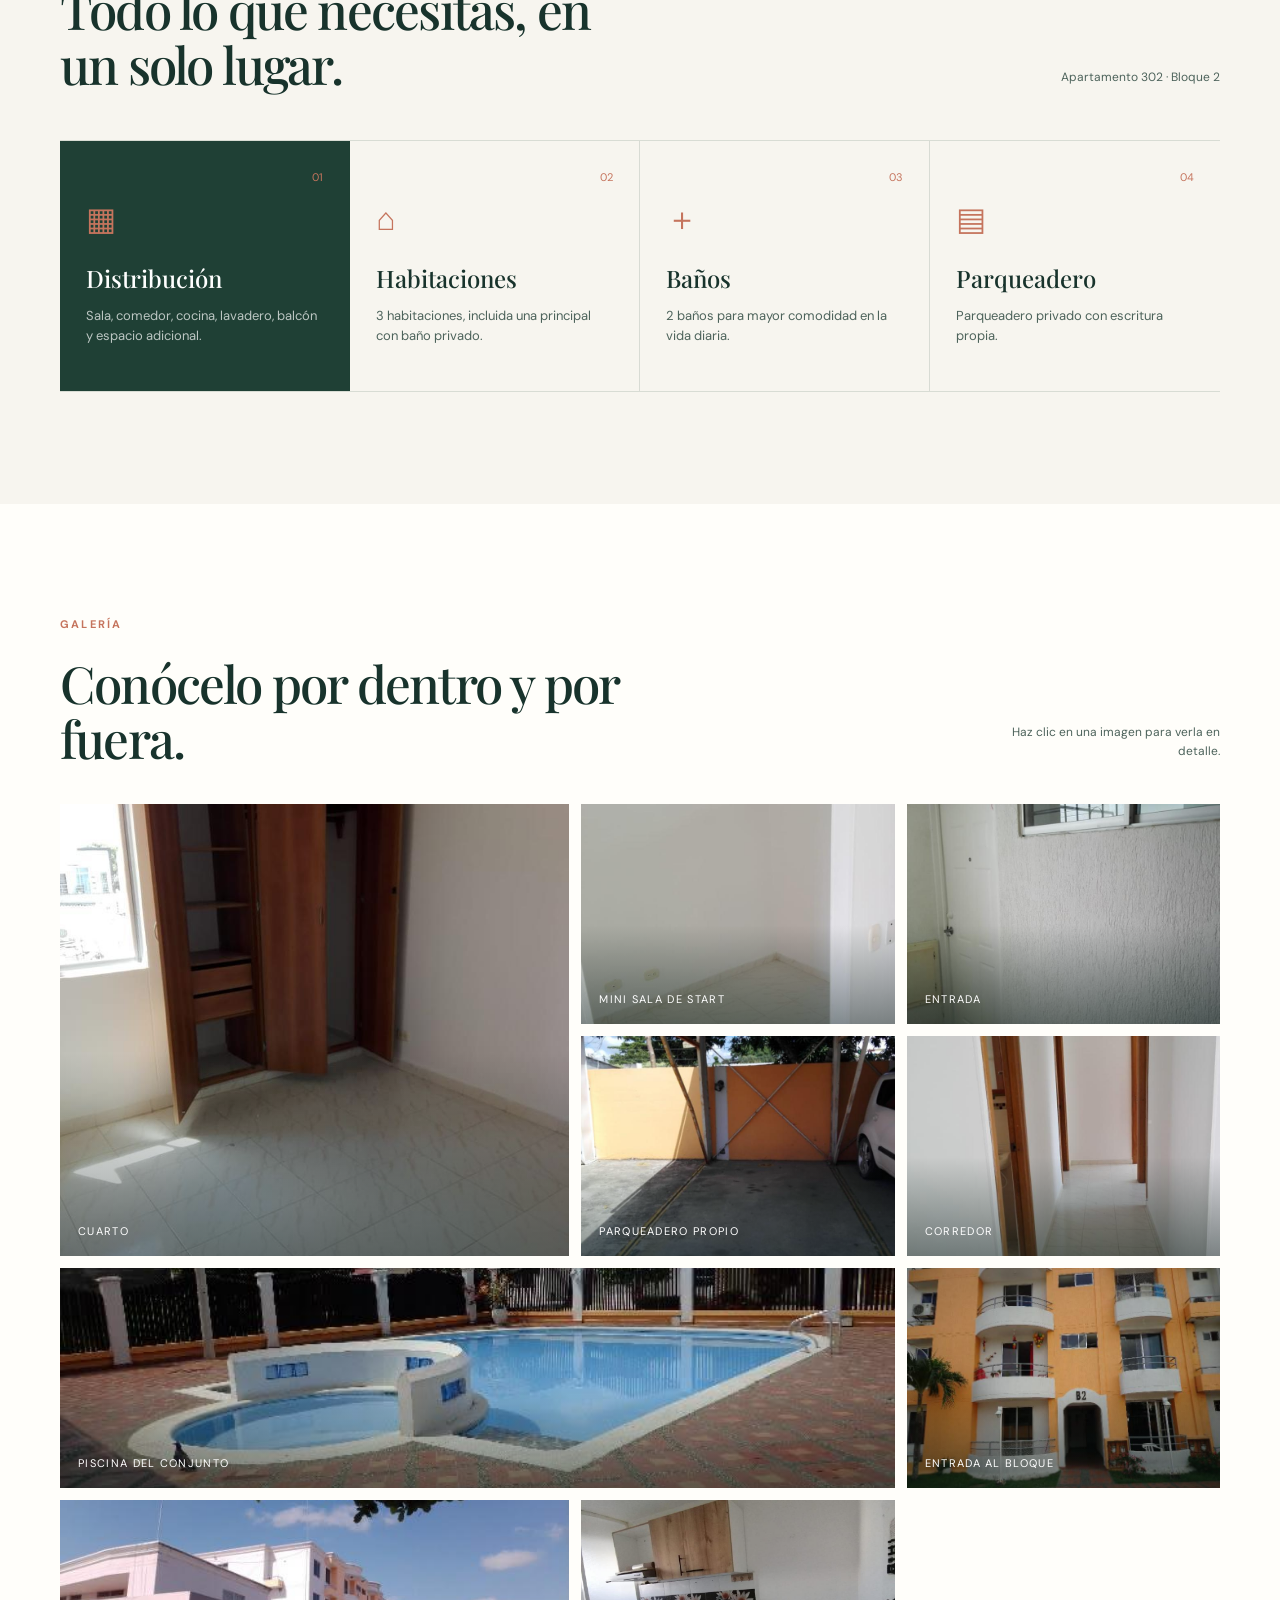
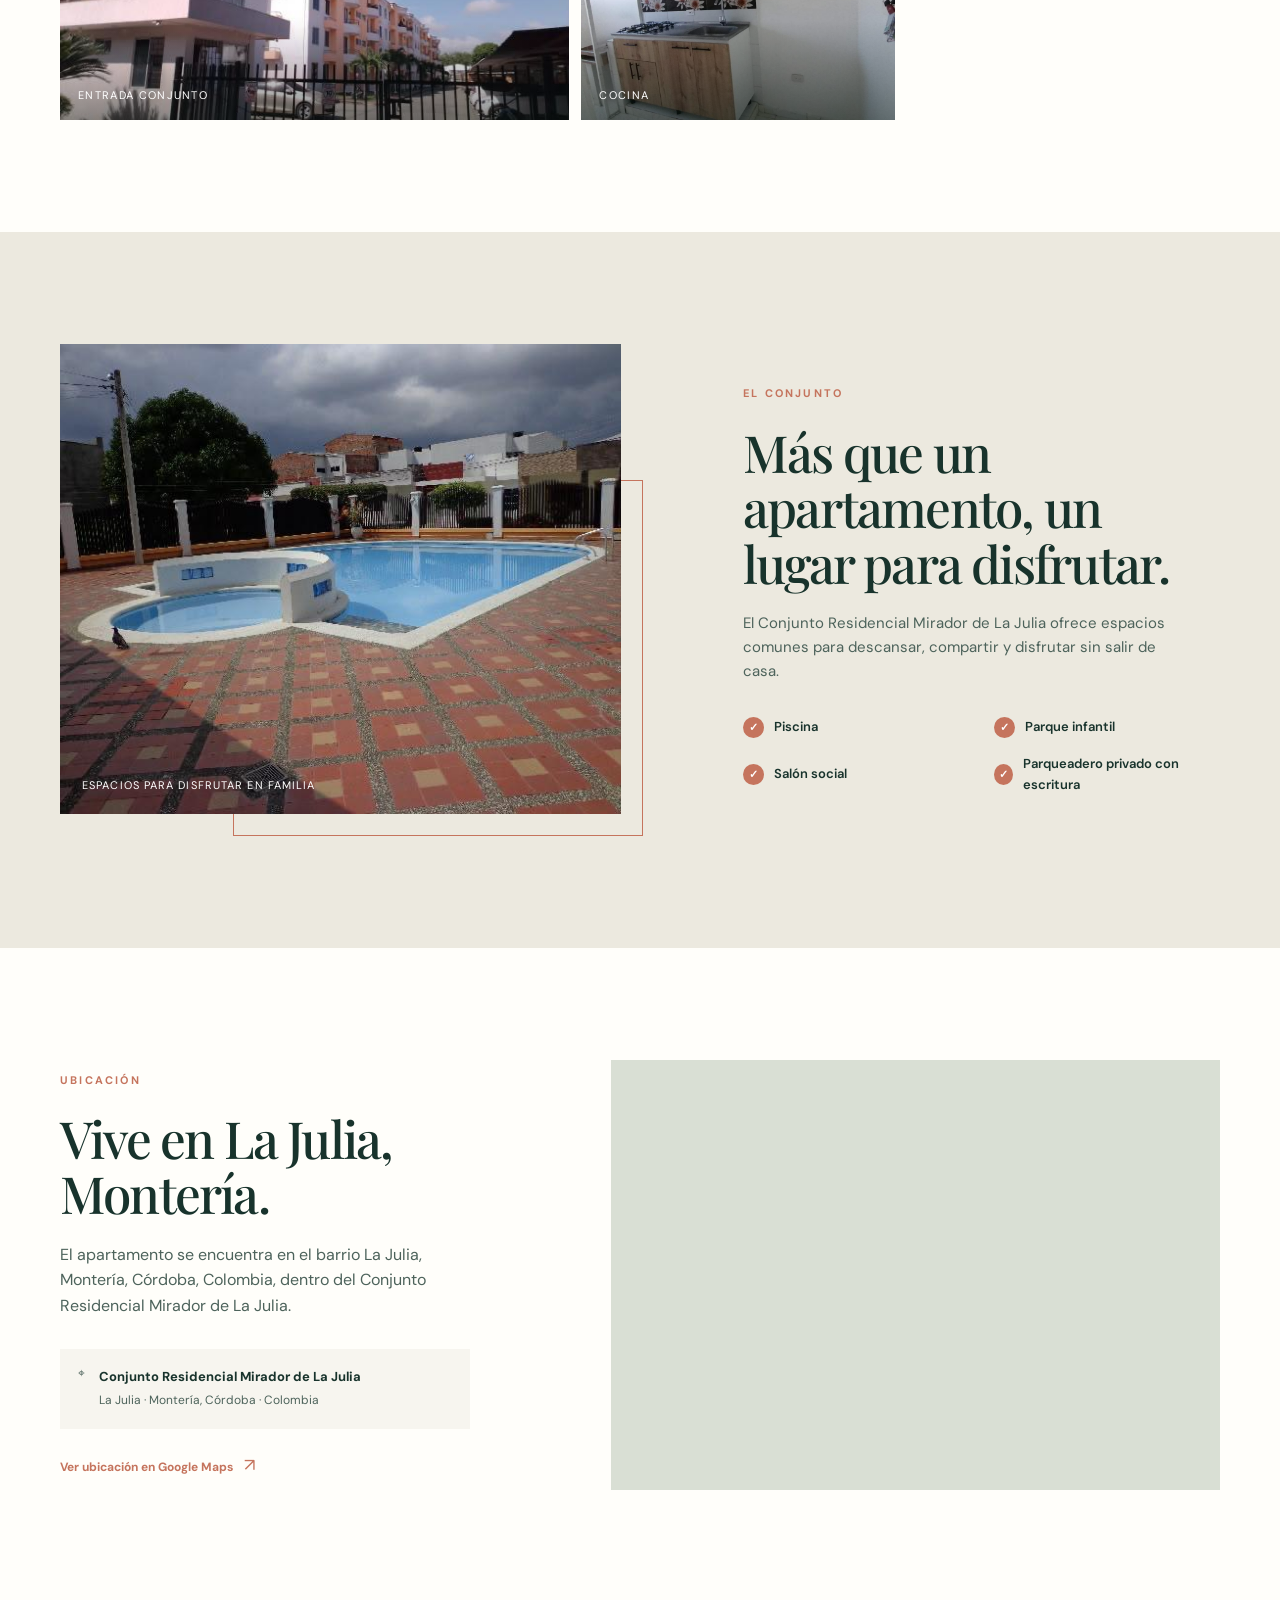
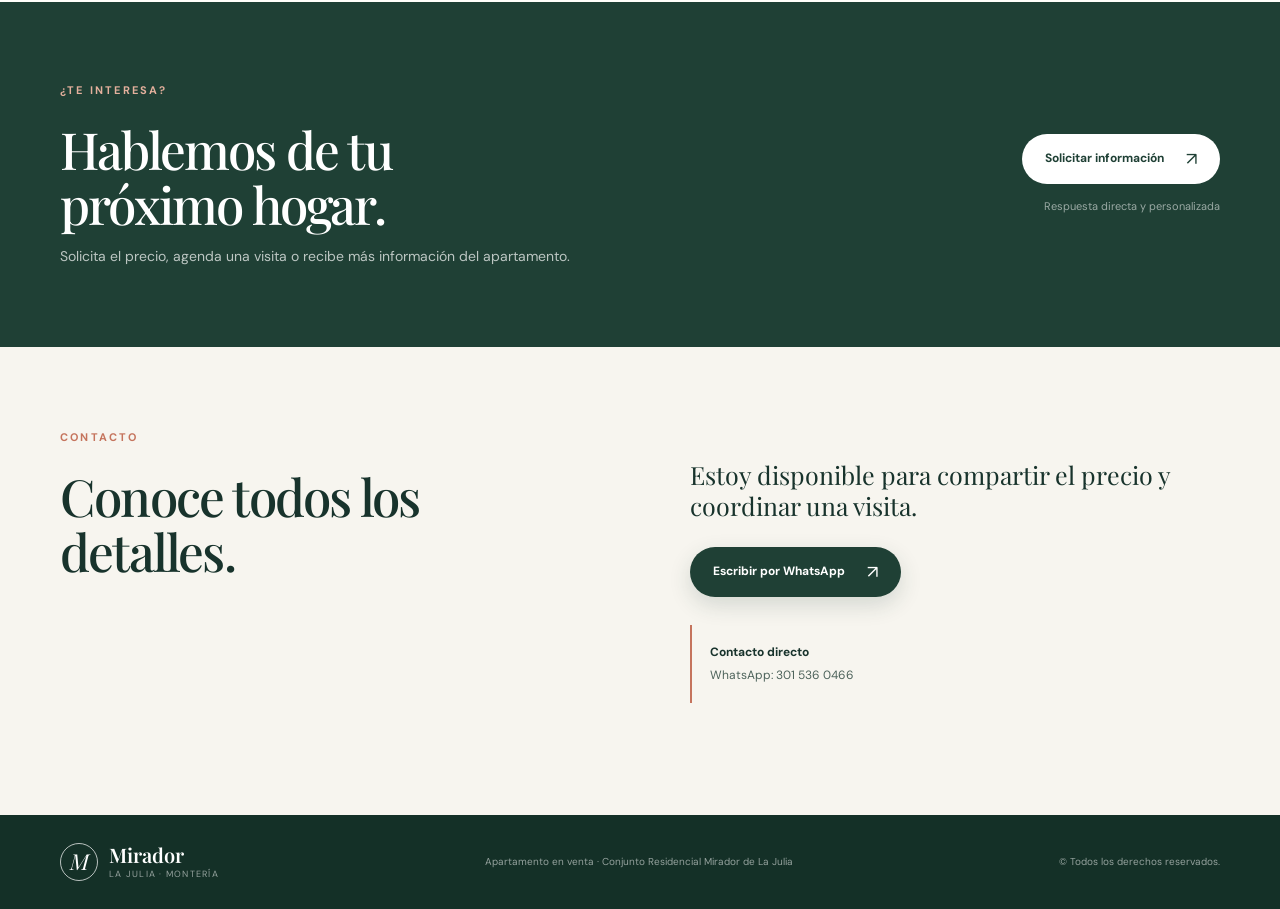
==== commit 47e6e213: "V1.2" ====
--- a/index.html
+++ b/index.html
@@ -6,44 +6,49 @@
     <meta name="theme-color" content="#1f4035" />
     <meta
       name="description"
-      content="Apartamento en venta en La Julia, Montería. 74 m², 3 habitaciones, 2 baños, balcón y parqueadero privado en el Conjunto Residencial Mirador de La Julia."
+      content="Apartamento en venta por $200.000.000 COP en La Julia, Montería, Córdoba, Colombia. 74 m², 3 habitaciones, 2 baños, balcón y parqueadero privado."
     />
     <meta property="og:type" content="website" />
     <meta property="og:locale" content="es_CO" />
-    <meta property="og:url" content="https://apartamento-la-julia.vercel.app/" />
+    <meta property="og:url" content="https://casasenventa.vercel.app/" />
     <meta
       property="og:title"
       content="Apartamento en venta en La Julia | Montería"
     />
     <meta
       property="og:description"
-      content="Conoce este apartamento de 74 m² con 3 habitaciones, 2 baños y parqueadero privado."
+      content="Conoce este apartamento de $200.000.000 COP, 74 m², 3 habitaciones, 2 baños y parqueadero privado."
     />
     <meta
       property="og:image"
       content="img/home1/WhatsApp Image 2026-11-06 at 4.59.52 PM (2).jpeg"
     />
     <meta name="twitter:card" content="summary_large_image" />
-    <link rel="canonical" href="https://apartamento-la-julia.vercel.app/" />
-    <title>Apartamento en venta en La Julia, Montería | 74 m²</title>
+    <link rel="canonical" href="https://casasenventa.vercel.app/" />
+    <title>Apartamento en venta en La Julia, Montería | $200 millones</title>
     <link rel="stylesheet" href="styles.css" />
     <script type="application/ld+json">
       {
         "@context": "https://schema.org",
         "@type": "Residence",
-        "url": "https://apartamento-la-julia.vercel.app/",
+        "url": "https://casasenventa.vercel.app/",
         "name": "Apartamento en venta en La Julia, Montería",
-        "description": "Apartamento de 74 m² con 3 habitaciones, 2 baños, balcón y parqueadero privado en el Conjunto Residencial Mirador de La Julia.",
+        "description": "Apartamento en venta por $200.000.000 COP, con 74 m², 3 habitaciones, 2 baños, balcón y parqueadero privado en el Conjunto Residencial Mirador de La Julia.",
         "image": [
           "img/home1/WhatsApp Image 2026-11-06 at 4.59.52 PM (2).jpeg",
           "img/home1/WhatsApp Image 2026-11-06 at 5.00.08 PM.jpeg"
         ],
         "address": {
           "@type": "PostalAddress",
-          "streetAddress": "Carrera 12 #16B-25",
+          "streetAddress": "La Julia",
           "addressLocality": "Montería",
           "addressRegion": "Córdoba",
           "addressCountry": "CO"
+        },
+        "geo": {
+          "@type": "GeoCoordinates",
+          "latitude": 8.74575,
+          "longitude": -75.883999
         },
         "numberOfRooms": 3,
         "numberOfBathroomsTotal": 2,
@@ -51,6 +56,13 @@
           "@type": "QuantitativeValue",
           "value": 74,
           "unitCode": "MTK"
+        },
+        "offers": {
+          "@type": "Offer",
+          "url": "https://casasenventa.vercel.app/",
+          "price": "200000000",
+          "priceCurrency": "COP",
+          "availability": "https://schema.org/InStock"
         },
         "amenityFeature": [
           {
@@ -117,6 +129,10 @@
               Julia, pensado para vivir con comodidad y disfrutar de espacios
               comunes para toda la familia.
             </p>
+            <div class="hero-price">
+              <span>Precio de venta</span>
+              <strong>$200.000.000 <small>COP</small></strong>
+            </div>
             <div class="hero-actions">
               <a class="button button-primary" href="#contacto"
                 >Quiero conocerlo <span>↗</span></a
@@ -394,14 +410,15 @@
             <p class="eyebrow">Ubicación</p>
             <h2>Vive en La Julia, Montería.</h2>
             <p>
-              El apartamento se encuentra en el barrio La Julia, dentro del
-              Conjunto Residencial Mirador de La Julia.
+              El apartamento se encuentra en el barrio La Julia, Montería,
+              Córdoba, Colombia, dentro del Conjunto Residencial Mirador de La
+              Julia.
             </p>
             <div class="address-card">
               <span class="pin-icon">⌖</span>
               <div>
                 <strong>Conjunto Residencial Mirador de La Julia</strong>
-                <span>Carrera 12 #16B-25 · La Julia, Montería</span>
+                <span>La Julia · Montería, Córdoba · Colombia</span>
               </div>
             </div>
             <a
@@ -413,13 +430,18 @@
               Ver ubicación en Google Maps <span>↗</span>
             </a>
           </div>
-          <div class="map-card" aria-label="Mapa de ubicación aproximada">
-            <div class="map-grid"></div>
-            <div class="map-road road-one"></div>
-            <div class="map-road road-two"></div>
-            <div class="map-marker"><span></span></div>
-            <div class="map-label">Mirador de La Julia</div>
-            <div class="map-note">Ubicación aproximada</div>
+          <div
+            class="map-card"
+            aria-label="Mapa de Google Maps con la ubicación del conjunto"
+          >
+            <iframe
+              class="map-frame"
+              title="Ubicación del Conjunto Residencial Mirador de La Julia en Montería"
+              src="https://www.google.com/maps?q=8.74575,-75.883999&z=16&output=embed"
+              loading="lazy"
+              referrerpolicy="no-referrer-when-downgrade"
+              allowfullscreen
+            ></iframe>
           </div>
         </div>
       </section>
@@ -453,7 +475,11 @@
             <p>
               Estoy disponible para compartir el precio y coordinar una visita.
             </p>
-            <a class="button button-primary" href="#contacto-info" data-whatsapp>
+            <a
+              class="button button-primary"
+              href="#contacto-info"
+              data-whatsapp
+            >
               Escribir por WhatsApp <span>↗</span>
             </a>
             <div class="contact-edit-note contact-number">
--- a/styles.css
+++ b/styles.css
@@ -49,6 +49,10 @@
 h1 { max-width: 540px; margin-bottom: 26px; font-size: clamp(48px, 5.4vw, 78px); letter-spacing: -.04em; }
 h1 em, h2 em { color: var(--terracotta); font-style: italic; }
 .hero-lead { max-width: 480px; color: var(--ink-soft); font-size: 16px; }
+.hero-price { display: flex; flex-direction: column; gap: 3px; margin-top: 28px; }
+.hero-price span { color: var(--ink-soft); font-size: 11px; letter-spacing: .14em; text-transform: uppercase; }
+.hero-price strong { color: var(--green); font-family: var(--serif); font-size: 31px; font-weight: 500; line-height: 1.1; }
+.hero-price small { color: var(--terracotta); font-family: var(--sans); font-size: 12px; font-weight: 700; letter-spacing: .1em; }
 .hero-actions { display: flex; align-items: center; flex-wrap: wrap; gap: 18px; margin: 36px 0 48px; }
 .button { display: inline-flex; align-items: center; justify-content: center; gap: 22px; min-height: 50px; padding: 0 22px; border: 1px solid transparent; border-radius: 999px; font-size: 12px; font-weight: 700; transition: transform .2s ease, background .2s ease, color .2s ease; }
 .button:hover { transform: translateY(-2px); }
@@ -136,6 +140,8 @@
 .text-link { color: var(--terracotta); font-size: 12px; font-weight: 700; }
 .text-link span { margin-left: 8px; font-size: 18px; font-weight: 400; }
 .map-card { position: relative; height: 430px; overflow: hidden; background: #d9dfd4; }
+.map-frame { display: block; width: 100%; height: 100%; border: 0; }
+.map-card::before { display: none; }
 .map-grid { position: absolute; inset: -30% -10%; opacity: .65; background: repeating-linear-gradient(35deg, transparent 0 41px, rgba(255,255,255,.65) 42px 48px), repeating-linear-gradient(125deg, transparent 0 70px, rgba(173, 190, 169, .55) 71px 73px); transform: rotate(-5deg); }
 .map-card::before { position: absolute; inset: 0; background: radial-gradient(circle at 20% 20%, rgba(255,255,255,.85), transparent 25%), radial-gradient(circle at 80% 80%, rgba(176, 199, 161, .65), transparent 35%); content: ''; }
 .map-road { position: absolute; background: rgba(255,255,255,.8); box-shadow: 0 0 0 2px rgba(201, 207, 191, .35); transform: rotate(-28deg); }
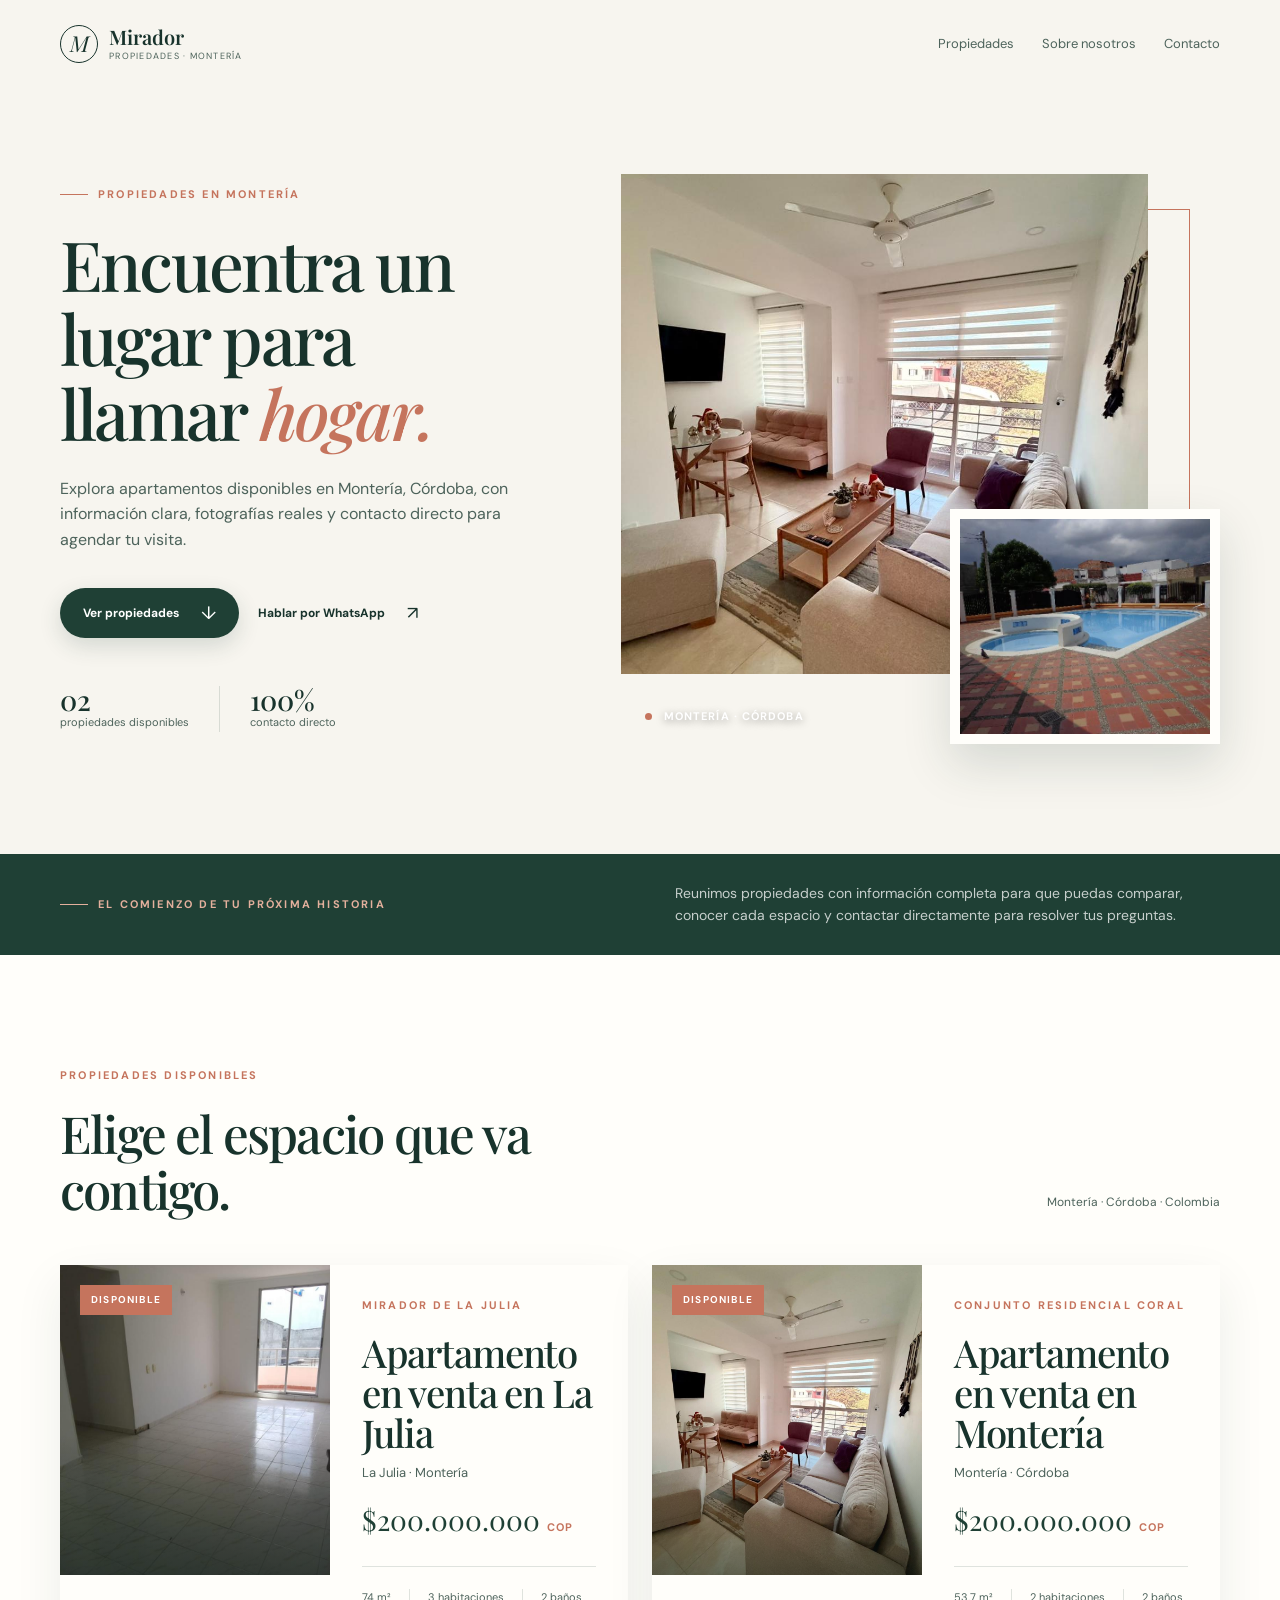
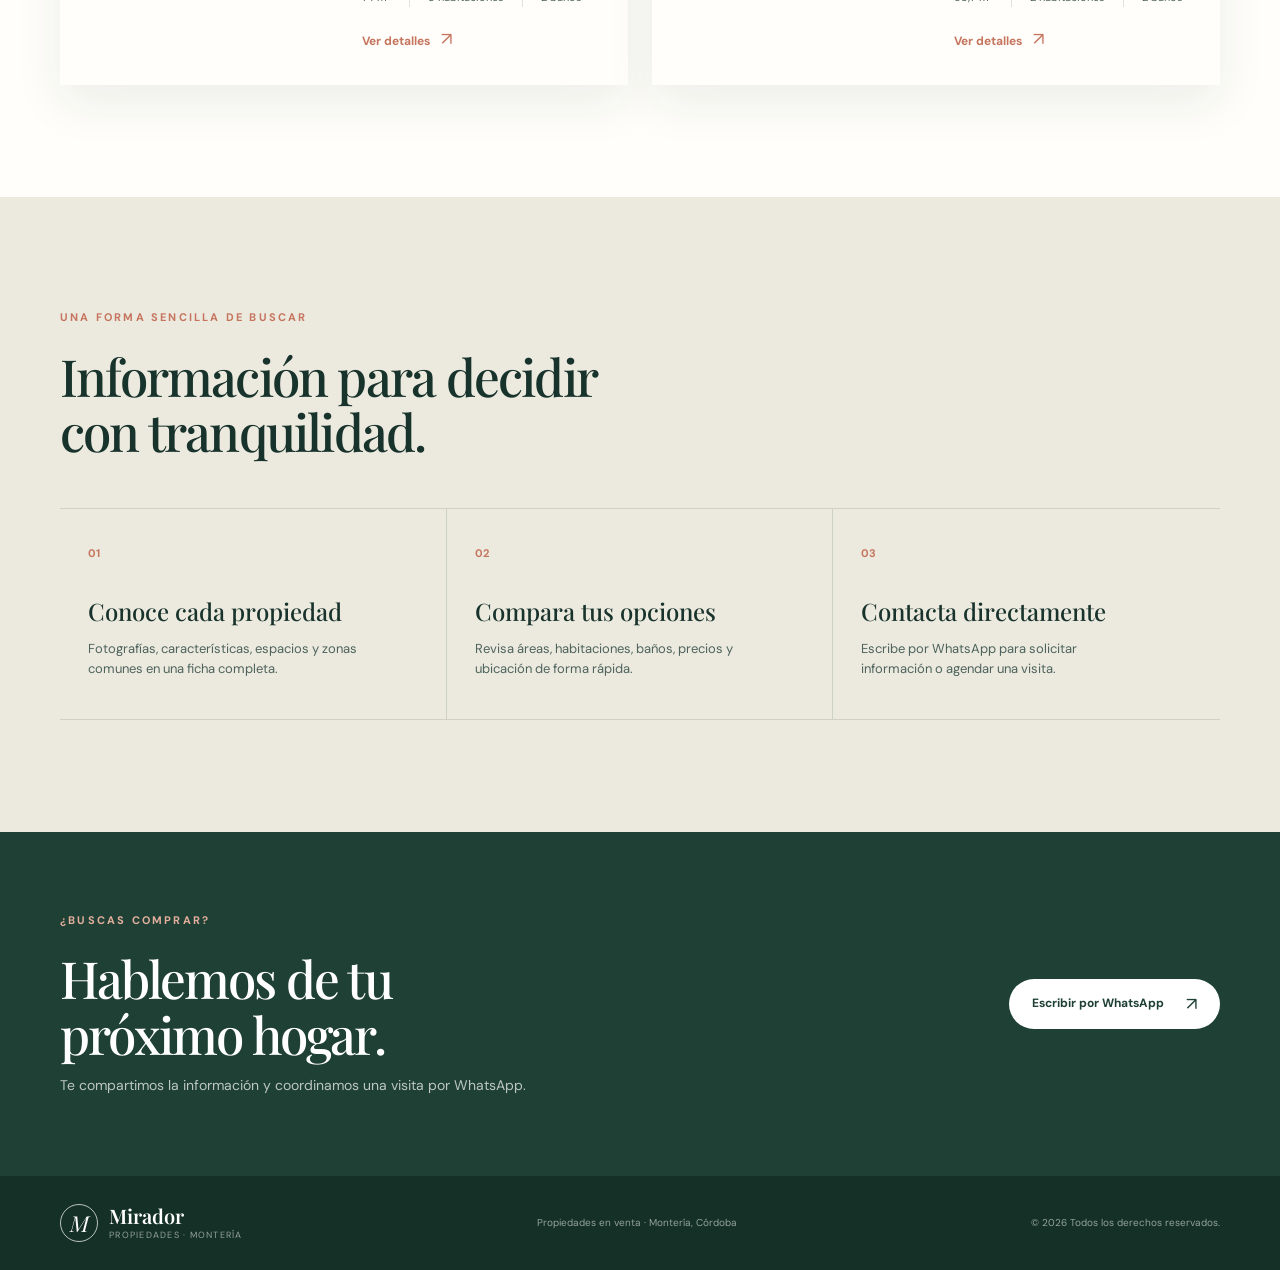
==== commit 4e20594c: "ajustes" ====
--- a/index.html
+++ b/index.html
@@ -6,86 +6,55 @@
     <meta name="theme-color" content="#1f4035" />
     <meta
       name="description"
-      content="Apartamento en venta por $200.000.000 COP en La Julia, Montería, Córdoba, Colombia. 74 m², 3 habitaciones, 2 baños, balcón y parqueadero privado."
+      content="Encuentra apartamentos en venta en Montería, Córdoba. Conoce propiedades disponibles, precios, fotografías, características y ubicación."
     />
     <meta property="og:type" content="website" />
     <meta property="og:locale" content="es_CO" />
     <meta property="og:url" content="https://casasenventa.vercel.app/" />
     <meta
       property="og:title"
-      content="Apartamento en venta en La Julia | Montería"
+      content="Apartamentos en venta en Montería | Mirador"
     />
     <meta
       property="og:description"
-      content="Conoce este apartamento de $200.000.000 COP, 74 m², 3 habitaciones, 2 baños y parqueadero privado."
+      content="Explora apartamentos disponibles en Montería, Córdoba, con fotografías, características y contacto directo por WhatsApp."
     />
     <meta
       property="og:image"
-      content="img/home1/WhatsApp Image 2026-11-06 at 4.59.52 PM (2).jpeg"
+      content="https://casasenventa.vercel.app/img/home2/WhatsApp%20Image%202026-11-07%20at%202.04.28%20PM%20(1).jpeg"
     />
     <meta name="twitter:card" content="summary_large_image" />
     <link rel="canonical" href="https://casasenventa.vercel.app/" />
-    <title>Apartamento en venta en La Julia, Montería | $200 millones</title>
+    <title>Apartamentos en venta en Montería | Mirador Propiedades</title>
     <link rel="stylesheet" href="styles.css" />
     <script type="application/ld+json">
       {
         "@context": "https://schema.org",
-        "@type": "Residence",
+        "@type": "CollectionPage",
+        "name": "Apartamentos en venta en Montería",
         "url": "https://casasenventa.vercel.app/",
-        "name": "Apartamento en venta en La Julia, Montería",
-        "description": "Apartamento en venta por $200.000.000 COP, con 74 m², 3 habitaciones, 2 baños, balcón y parqueadero privado en el Conjunto Residencial Mirador de La Julia.",
-        "image": [
-          "img/home1/WhatsApp Image 2026-11-06 at 4.59.52 PM (2).jpeg",
-          "img/home1/WhatsApp Image 2026-11-06 at 5.00.08 PM.jpeg"
-        ],
-        "address": {
-          "@type": "PostalAddress",
-          "streetAddress": "La Julia",
-          "addressLocality": "Montería",
-          "addressRegion": "Córdoba",
-          "addressCountry": "CO"
+        "description": "Propiedades disponibles en venta en Montería, Córdoba, Colombia.",
+        "about": {
+          "@type": "Place",
+          "name": "Montería, Córdoba, Colombia"
         },
-        "geo": {
-          "@type": "GeoCoordinates",
-          "latitude": 8.74575,
-          "longitude": -75.883999
-        },
-        "numberOfRooms": 3,
-        "numberOfBathroomsTotal": 2,
-        "floorSize": {
-          "@type": "QuantitativeValue",
-          "value": 74,
-          "unitCode": "MTK"
-        },
-        "offers": {
-          "@type": "Offer",
-          "url": "https://casasenventa.vercel.app/",
-          "price": "200000000",
-          "priceCurrency": "COP",
-          "availability": "https://schema.org/InStock"
-        },
-        "amenityFeature": [
-          {
-            "@type": "LocationFeatureSpecification",
-            "name": "Piscina",
-            "value": true
-          },
-          {
-            "@type": "LocationFeatureSpecification",
-            "name": "Parque infantil",
-            "value": true
-          },
-          {
-            "@type": "LocationFeatureSpecification",
-            "name": "Salón social",
-            "value": true
-          },
-          {
-            "@type": "LocationFeatureSpecification",
-            "name": "Parqueadero privado",
-            "value": true
-          }
-        ]
+        "mainEntity": {
+          "@type": "ItemList",
+          "itemListElement": [
+            {
+              "@type": "ListItem",
+              "position": 1,
+              "name": "Apartamento en venta en La Julia, Montería",
+              "url": "https://casasenventa.vercel.app/propiedades/apartamento-mirador.html"
+            },
+            {
+              "@type": "ListItem",
+              "position": 2,
+              "name": "Apartamento en venta en Conjunto Coral, Montería",
+              "url": "https://casasenventa.vercel.app/propiedades/apartamento-coral.html"
+            }
+          ]
+        }
       }
     </script>
   </head>
@@ -94,10 +63,9 @@
       <div class="container nav-wrap">
         <a class="brand" href="#inicio" aria-label="Inicio">
           <span class="brand-mark">M</span>
-          <span>
-            <strong>Mirador</strong>
-            <small>La Julia · Montería</small>
-          </span>
+          <span
+            ><strong>Mirador</strong><small>Propiedades · Montería</small></span
+          >
         </a>
         <button
           class="menu-toggle"
@@ -109,339 +77,181 @@
           <span class="sr-only">Abrir menú</span>
         </button>
         <nav class="main-nav" id="main-nav" aria-label="Navegación principal">
-          <a href="#apartamento">El apartamento</a>
-          <a href="#galeria">Galería</a>
-          <a href="#conjunto">El conjunto</a>
-          <a href="#ubicacion">Ubicación</a>
-          <a class="nav-cta" href="#contacto">Consultar</a>
+          <a href="#propiedades">Propiedades</a>
+          <a href="#nosotros">Sobre nosotros</a>
+          <a href="#contacto">Contacto</a>
         </nav>
       </div>
     </header>
 
     <main>
-      <section class="hero section-padding">
-        <div class="container hero-grid">
-          <div class="hero-copy">
-            <p class="eyebrow"><span></span> Propiedad disponible</p>
-            <h1>Tu próximo hogar está en <em>La Julia</em></h1>
-            <p class="hero-lead">
-              Apartamento de 74 m² en el Conjunto Residencial Mirador de La
-              Julia, pensado para vivir con comodidad y disfrutar de espacios
-              comunes para toda la familia.
+      <section class="landing-hero section-padding">
+        <div class="container landing-hero-grid">
+          <div class="landing-hero-copy">
+            <p class="eyebrow"><span></span> Propiedades en Montería</p>
+            <h1>Encuentra un lugar para llamar <em>hogar.</em></h1>
+            <p class="landing-lead">
+              Explora apartamentos disponibles en Montería, Córdoba, con
+              información clara, fotografías reales y contacto directo para
+              agendar tu visita.
             </p>
-            <div class="hero-price">
-              <span>Precio de venta</span>
-              <strong>$200.000.000 <small>COP</small></strong>
-            </div>
             <div class="hero-actions">
-              <a class="button button-primary" href="#contacto"
-                >Quiero conocerlo <span>↗</span></a
+              <a class="button button-primary" href="#propiedades"
+                >Ver propiedades <span>↓</span></a
               >
-              <a class="button button-quiet" href="#galeria"
-                >Ver fotografías <span>↓</span></a
+              <a class="button button-quiet" href="#contacto" data-whatsapp
+                >Hablar por WhatsApp <span>↗</span></a
               >
             </div>
-            <div class="hero-meta" aria-label="Características principales">
-              <div><strong>74</strong><span>m²</span></div>
-              <div><strong>3</strong><span>habitaciones</span></div>
-              <div><strong>2</strong><span>baños</span></div>
-            </div>
-          </div>
-          <div class="hero-image-wrap">
-            <div class="hero-image-card">
+            <div class="landing-stats">
+              <div><strong>02</strong><span>propiedades disponibles</span></div>
+              <div><strong>100%</strong><span>contacto directo</span></div>
+            </div>
+          </div>
+          <div class="landing-hero-visual">
+            <div class="landing-image-main">
               <img
-                src="img/home1/WhatsApp Image 2026-11-06 at 4.59.52 PM (2).jpeg"
-                alt="Cocina del apartamento en venta en La Julia"
+                src="img/home2/WhatsApp Image 2026-11-07 at 2.04.28 PM (1).jpeg"
+                alt="Sala y comedor de apartamento en venta en Montería"
               />
-              <div class="hero-image-label">
-                <span class="dot"></span> Mirador de La Julia
-              </div>
-            </div>
-            <div class="hero-stamp" aria-hidden="true">
-              <span>Vive</span>
-              <strong>bien</strong>
-              <small>en La Julia</small>
-            </div>
-          </div>
-        </div>
-      </section>
-
-      <section class="trust-strip">
-        <div class="container trust-grid">
-          <div>
-            <span class="trust-icon">⌂</span><span>Conjunto residencial</span>
-          </div>
-          <div>
-            <span class="trust-icon">▣</span><span>Parqueadero privado</span>
-          </div>
-          <div><span class="trust-icon">⌁</span><span>Zonas comunes</span></div>
-          <div>
-            <span class="trust-icon">●</span><span>Excelente ubicación</span>
-          </div>
-        </div>
-      </section>
-
-      <section class="section-padding intro-section" id="apartamento">
-        <div class="container two-column">
-          <div>
-            <p class="eyebrow">El apartamento</p>
-            <h2>Un espacio práctico para comenzar una nueva etapa.</h2>
-          </div>
-          <div class="intro-copy">
-            <p>
-              Este apartamento combina una distribución funcional con la
-              tranquilidad de vivir dentro de un conjunto residencial. Sus 74 m²
-              cuentan con sala, comedor, cocina, lavadero, balcón y tres
-              habitaciones.
-            </p>
-            <p>
-              La habitación principal tiene baño privado y el inmueble incluye
-              un parqueadero privado con escritura propia.
-            </p>
-          </div>
-        </div>
-      </section>
-
-      <section class="section-padding details-section">
+            </div>
+            <div class="landing-image-small">
+              <img
+                src="img/home1/WhatsApp Image 2026-11-06 at 5.00.08 PM.jpeg"
+                alt="Piscina del Conjunto Residencial Mirador de La Julia"
+              />
+            </div>
+            <div class="landing-location-badge">
+              <span class="dot"></span> Montería · Córdoba
+            </div>
+          </div>
+        </div>
+      </section>
+
+      <section class="landing-intro" id="nosotros">
+        <div class="container landing-intro-grid">
+          <p class="eyebrow">
+            <span></span> El comienzo de tu próxima historia
+          </p>
+          <p>
+            Reunimos propiedades con información completa para que puedas
+            comparar, conocer cada espacio y contactar directamente para
+            resolver tus preguntas.
+          </p>
+        </div>
+      </section>
+
+      <section class="section-padding properties-section" id="propiedades">
         <div class="container">
           <div class="section-heading">
             <div>
-              <p class="eyebrow">Detalles que importan</p>
-              <h2>Todo lo que necesitas, en un solo lugar.</h2>
-            </div>
-            <p class="section-note">Apartamento 302 · Bloque 2</p>
-          </div>
-          <div class="details-grid">
-            <article class="detail-card featured-detail">
-              <span class="detail-number">01</span>
-              <span class="detail-icon">▦</span>
-              <h3>Distribución</h3>
+              <p class="eyebrow">Propiedades disponibles</p>
+              <h2>Elige el espacio que va contigo.</h2>
+            </div>
+            <p class="section-note">Montería · Córdoba · Colombia</p>
+          </div>
+          <div class="property-list-grid">
+            <a
+              class="property-card property-card-compact"
+              href="propiedades/apartamento-mirador.html"
+            >
+              <div class="property-card-image">
+                <img
+                  src="img/home1/WhatsApp Image 2026-11-06 at 4.59.51 PM (4).jpeg"
+                  alt="Cocina del apartamento en venta en La Julia"
+                  loading="lazy"
+                />
+                <span class="property-card-badge">Disponible</span>
+              </div>
+              <div class="property-card-content">
+                <div>
+                  <p class="eyebrow">Mirador de La Julia</p>
+                  <h3>Apartamento en venta en La Julia</h3>
+                  <p class="property-card-location">La Julia · Montería</p>
+                  <p class="property-card-price">
+                    $200.000.000 <small>COP</small>
+                  </p>
+                </div>
+                <div class="property-card-footer">
+                  <div class="property-card-specs">
+                    <span>74 m²</span><span>3 habitaciones</span
+                    ><span>2 baños</span>
+                  </div>
+                  <span class="property-card-link"
+                    >Ver detalles <strong>↗</strong></span
+                  >
+                </div>
+              </div>
+            </a>
+            <a
+              class="property-card property-card-compact"
+              href="propiedades/apartamento-coral.html"
+            >
+              <div class="property-card-image">
+                <img
+                  src="img/home2/WhatsApp Image 2026-11-07 at 2.04.28 PM (1).jpeg"
+                  alt="Sala y comedor del apartamento en Conjunto Coral"
+                  loading="lazy"
+                />
+                <span class="property-card-badge">Disponible</span>
+              </div>
+              <div class="property-card-content">
+                <div>
+                  <p class="eyebrow">Conjunto Residencial Coral</p>
+                  <h3>Apartamento en venta en Montería</h3>
+                  <p class="property-card-location">Montería · Córdoba</p>
+                  <p class="property-card-price">
+                    $200.000.000 <small>COP</small>
+                  </p>
+                </div>
+                <div class="property-card-footer">
+                  <div class="property-card-specs">
+                    <span>53,7 m²</span><span>2 habitaciones</span
+                    ><span>2 baños</span>
+                  </div>
+                  <span class="property-card-link"
+                    >Ver detalles <strong>↗</strong></span
+                  >
+                </div>
+              </div>
+            </a>
+          </div>
+        </div>
+      </section>
+
+      <section class="landing-benefits section-padding">
+        <div class="container">
+          <div class="section-heading">
+            <div>
+              <p class="eyebrow">Una forma sencilla de buscar</p>
+              <h2>Información para decidir con tranquilidad.</h2>
+            </div>
+          </div>
+          <div class="landing-benefits-grid">
+            <article>
+              <span>01</span>
+              <h3>Conoce cada propiedad</h3>
               <p>
-                Sala, comedor, cocina, lavadero, balcón y espacio adicional.
+                Fotografías, características, espacios y zonas comunes en una
+                ficha completa.
               </p>
             </article>
-            <article class="detail-card">
-              <span class="detail-number">02</span>
-              <span class="detail-icon">⌂</span>
-              <h3>Habitaciones</h3>
-              <p>3 habitaciones, incluida una principal con baño privado.</p>
+            <article>
+              <span>02</span>
+              <h3>Compara tus opciones</h3>
+              <p>
+                Revisa áreas, habitaciones, baños, precios y ubicación de forma
+                rápida.
+              </p>
             </article>
-            <article class="detail-card">
-              <span class="detail-number">03</span>
-              <span class="detail-icon">＋</span>
-              <h3>Baños</h3>
-              <p>2 baños para mayor comodidad en la vida diaria.</p>
+            <article>
+              <span>03</span>
+              <h3>Contacta directamente</h3>
+              <p>
+                Escribe por WhatsApp para solicitar información o agendar una
+                visita.
+              </p>
             </article>
-            <article class="detail-card">
-              <span class="detail-number">04</span>
-              <span class="detail-icon">▤</span>
-              <h3>Parqueadero</h3>
-              <p>Parqueadero privado con escritura propia.</p>
-            </article>
-          </div>
-        </div>
-      </section>
-
-      <section class="section-padding gallery-section" id="galeria">
-        <div class="container">
-          <div class="section-heading gallery-heading">
-            <div>
-              <p class="eyebrow">Galería</p>
-              <h2>Conócelo por dentro y por fuera.</h2>
-            </div>
-            <p class="section-note">
-              Haz clic en una imagen para verla en detalle.
-            </p>
-          </div>
-          <div class="gallery-grid" id="gallery-grid">
-            <button
-              class="gallery-item gallery-item-large"
-              type="button"
-              data-image="img/home1/WhatsApp Image 2026-11-06 at 4.59.52 PM (2).jpeg"
-              data-alt="Cocina del apartamento"
-            >
-              <img
-                src="img/home1/WhatsApp Image 2026-11-06 at 4.59.52 PM (2).jpeg"
-                alt="Cocina del apartamento"
-                loading="lazy"
-              />
-              <span>Cuarto</span>
-            </button>
-            <button
-              class="gallery-item"
-              type="button"
-              data-image="img/home1/WhatsApp Image 2026-11-06 at 4.59.52 PM.jpeg"
-              data-alt="Espacio interior del apartamento"
-            >
-              <img
-                src="img/home1/WhatsApp Image 2026-11-06 at 4.59.52 PM.jpeg"
-                alt="Espacio interior del apartamento"
-                loading="lazy"
-              />
-              <span>Mini sala de start</span>
-            </button>
-            <button
-              class="gallery-item"
-              type="button"
-              data-image="img/home1/WhatsApp Image 2026-11-06 at 4.59.52 PM (1).jpeg"
-              data-alt="Habitación del apartamento"
-            >
-              <img
-                src="img/home1/WhatsApp Image 2026-11-06 at 4.59.52 PM (1).jpeg"
-                alt="Habitación del apartamento"
-                loading="lazy"
-              />
-              <span>Entrada</span>
-            </button>
-            <button
-              class="gallery-item"
-              type="button"
-              data-image="img/home1/WhatsApp Image 2026-11-06 at 4.59.52 PM (3).jpeg"
-              data-alt="Habitación del apartamento"
-            >
-              <img
-                src="img/home1/WhatsApp Image 2026-11-06 at 4.59.52 PM (3).jpeg"
-                alt="Habitación del apartamento"
-                loading="lazy"
-              />
-              <span>Parqueadero Propio</span>
-            </button>
-            <button
-              class="gallery-item"
-              type="button"
-              data-image="img/home1/WhatsApp Image 2026-11-06 at 4.59.52 PM (4).jpeg"
-              data-alt="Interior del apartamento"
-            >
-              <img
-                src="img/home1/WhatsApp Image 2026-11-06 at 4.59.52 PM (4).jpeg"
-                alt="Interior del apartamento"
-                loading="lazy"
-              />
-              <span>Corredor</span>
-            </button>
-            <button
-              class="gallery-item gallery-item-wide"
-              type="button"
-              data-image="img/home1/WhatsApp Image 2026-11-06 at 5.00.08 PM.jpeg"
-              data-alt="Piscina del Conjunto Residencial Mirador de La Julia"
-            >
-              <img
-                src="img/home1/WhatsApp Image 2026-11-06 at 5.00.08 PM.jpeg"
-                alt="Piscina del Conjunto Residencial Mirador de La Julia"
-                loading="lazy"
-              />
-              <span>Piscina del conjunto</span>
-            </button>
-            <button
-              class="gallery-item"
-              type="button"
-              data-image="img/home1/WhatsApp Image 2026-11-06 at 5.00.08 PM (1).jpeg"
-              data-alt="Zona común del conjunto"
-            >
-              <img
-                src="img/home1/WhatsApp Image 2026-11-06 at 5.00.08 PM (1).jpeg"
-                alt="Zona común del conjunto"
-                loading="lazy"
-              />
-              <span>Entrada al Bloque</span>
-            </button>
-            <button
-              class="gallery-item"
-              type="button"
-              data-image="img/home1/WhatsApp Image 2026-11-06 at 5.00.08 PM (2).jpeg"
-              data-alt="Zona exterior del conjunto"
-            >
-              <img
-                src="img/home1/WhatsApp Image 2026-11-06 at 5.00.08 PM (2).jpeg"
-                alt="Zona exterior del conjunto"
-                loading="lazy"
-              />
-              <span>Entrada Conjunto</span>
-            </button>
-            <button
-              class="gallery-item"
-              type="button"
-              data-image="img/home1/WhatsApp Image 2026-11-06 at 4.59.51 PM.jpeg"
-              data-alt="Entrada del apartamento 302"
-            >
-              <img
-                src="img/home1/WhatsApp Image 2026-11-06 at 4.59.51 PM.jpeg"
-                alt="Entrada del apartamento 302"
-                loading="lazy"
-              />
-              <span>Cocina</span>
-            </button>
-          </div>
-        </div>
-      </section>
-
-      <section class="section-padding amenities-section" id="conjunto">
-        <div class="container amenities-layout">
-          <div class="amenities-image">
-            <img
-              src="img/home1/WhatsApp Image 2026-11-06 at 5.00.08 PM.jpeg"
-              alt="Piscina del Conjunto Residencial Mirador de La Julia"
-              loading="lazy"
-            />
-            <span class="image-caption"
-              >Espacios para disfrutar en familia</span
-            >
-          </div>
-          <div class="amenities-copy">
-            <p class="eyebrow">El conjunto</p>
-            <h2>Más que un apartamento, un lugar para disfrutar.</h2>
-            <p>
-              El Conjunto Residencial Mirador de La Julia ofrece espacios
-              comunes para descansar, compartir y disfrutar sin salir de casa.
-            </p>
-            <ul class="check-list">
-              <li><span>✓</span> Piscina</li>
-              <li><span>✓</span> Parque infantil</li>
-              <li><span>✓</span> Salón social</li>
-              <li><span>✓</span> Parqueadero privado con escritura</li>
-            </ul>
-          </div>
-        </div>
-      </section>
-
-      <section class="section-padding location-section" id="ubicacion">
-        <div class="container location-layout">
-          <div class="location-copy">
-            <p class="eyebrow">Ubicación</p>
-            <h2>Vive en La Julia, Montería.</h2>
-            <p>
-              El apartamento se encuentra en el barrio La Julia, Montería,
-              Córdoba, Colombia, dentro del Conjunto Residencial Mirador de La
-              Julia.
-            </p>
-            <div class="address-card">
-              <span class="pin-icon">⌖</span>
-              <div>
-                <strong>Conjunto Residencial Mirador de La Julia</strong>
-                <span>La Julia · Montería, Córdoba · Colombia</span>
-              </div>
-            </div>
-            <a
-              class="text-link"
-              href="https://www.google.com/maps/search/?api=1&query=8.74575,-75.883999"
-              target="_blank"
-              rel="noopener noreferrer"
-            >
-              Ver ubicación en Google Maps <span>↗</span>
-            </a>
-          </div>
-          <div
-            class="map-card"
-            aria-label="Mapa de Google Maps con la ubicación del conjunto"
-          >
-            <iframe
-              class="map-frame"
-              title="Ubicación del Conjunto Residencial Mirador de La Julia en Montería"
-              src="https://www.google.com/maps?q=8.74575,-75.883999&z=16&output=embed"
-              loading="lazy"
-              referrerpolicy="no-referrer-when-downgrade"
-              allowfullscreen
-            ></iframe>
           </div>
         </div>
       </section>
@@ -449,43 +259,17 @@
       <section class="contact-section" id="contacto">
         <div class="container contact-inner">
           <div>
-            <p class="eyebrow eyebrow-light">¿Te interesa?</p>
+            <p class="eyebrow eyebrow-light">¿Buscas comprar?</p>
             <h2>Hablemos de tu próximo hogar.</h2>
             <p>
-              Solicita el precio, agenda una visita o recibe más información del
-              apartamento.
+              Te compartimos la información y coordinamos una visita por
+              WhatsApp.
             </p>
           </div>
           <div class="contact-actions">
-            <a class="button button-light" href="#contacto-info" data-whatsapp
-              >Solicitar información <span>↗</span></a
+            <a class="button button-light" href="#contacto" data-whatsapp
+              >Escribir por WhatsApp <span>↗</span></a
             >
-            <span class="contact-note">Respuesta directa y personalizada</span>
-          </div>
-        </div>
-      </section>
-
-      <section class="contact-info" id="contacto-info">
-        <div class="container contact-info-grid">
-          <div>
-            <p class="eyebrow">Contacto</p>
-            <h2>Conoce todos los detalles.</h2>
-          </div>
-          <div class="contact-placeholder">
-            <p>
-              Estoy disponible para compartir el precio y coordinar una visita.
-            </p>
-            <a
-              class="button button-primary"
-              href="#contacto-info"
-              data-whatsapp
-            >
-              Escribir por WhatsApp <span>↗</span>
-            </a>
-            <div class="contact-edit-note contact-number">
-              <strong>Contacto directo</strong>
-              <span>WhatsApp: 301 536 0466</span>
-            </div>
           </div>
         </div>
       </section>
@@ -494,29 +278,15 @@
     <footer class="site-footer">
       <div class="container footer-inner">
         <div class="brand footer-brand">
-          <span class="brand-mark">M</span>
-          <span
-            ><strong>Mirador</strong><small>La Julia · Montería</small></span
+          <span class="brand-mark">M</span
+          ><span
+            ><strong>Mirador</strong><small>Propiedades · Montería</small></span
           >
         </div>
-        <p>Apartamento en venta · Conjunto Residencial Mirador de La Julia</p>
+        <p>Propiedades en venta · Montería, Córdoba</p>
         <p>© <span id="current-year"></span> Todos los derechos reservados.</p>
       </div>
     </footer>
-
-    <div
-      class="lightbox"
-      id="lightbox"
-      aria-hidden="true"
-      role="dialog"
-      aria-label="Vista ampliada de la imagen"
-    >
-      <button class="lightbox-close" type="button" aria-label="Cerrar imagen">
-        ×
-      </button>
-      <img id="lightbox-image" src="" alt="" />
-    </div>
-
     <script src="script.js"></script>
   </body>
 </html>
--- a/styles.css
+++ b/styles.css
@@ -39,6 +39,41 @@
 .main-nav .nav-cta { padding: 11px 18px; border: 1px solid var(--ink); border-radius: 999px; color: var(--ink); }
 .menu-toggle { display: none; width: 42px; height: 42px; padding: 9px; border: 1px solid var(--line); border-radius: 50%; background: transparent; cursor: pointer; }
 .menu-toggle span:not(.sr-only) { display: block; width: 20px; height: 1px; margin: 5px auto; background: var(--ink); }
+
+.landing-hero { padding-top: 86px; padding-bottom: 110px; overflow: hidden; }
+.landing-hero-grid { display: grid; grid-template-columns: .88fr 1.12fr; align-items: center; gap: 90px; }
+.landing-hero-copy h1 { max-width: 560px; }
+.landing-lead { max-width: 480px; color: var(--ink-soft); font-size: 16px; }
+.landing-stats { display: flex; gap: 30px; margin-top: 48px; }
+.landing-stats div { display: flex; flex-direction: column; padding-right: 30px; border-right: 1px solid var(--line); }
+.landing-stats div:last-child { padding-right: 0; border-right: 0; }
+.landing-stats strong { font-family: var(--serif); font-size: 28px; font-weight: 500; line-height: 1; }
+.landing-stats span { color: var(--ink-soft); font-size: 11px; }
+.landing-hero-visual { position: relative; min-height: 570px; padding: 0 72px 66px 0; }
+.landing-image-main { height: 500px; overflow: hidden; background: var(--cream-deep); }
+.landing-image-main img { width: 100%; height: 100%; object-fit: cover; }
+.landing-image-small { position: absolute; right: 0; bottom: 0; width: 45%; height: 235px; padding: 10px; background: var(--paper); box-shadow: 0 20px 45px rgba(24, 51, 44, .15); }
+.landing-image-small img { width: 100%; height: 100%; object-fit: cover; }
+.landing-hero-visual::after { position: absolute; z-index: -1; right: 30px; top: 35px; width: 72%; height: 65%; border: 1px solid var(--terracotta); content: ''; }
+.landing-location-badge { position: absolute; bottom: 18px; left: 24px; color: white; font-size: 11px; font-weight: 700; letter-spacing: .1em; text-transform: uppercase; text-shadow: 0 2px 8px rgba(0,0,0,.4); }
+.landing-intro { padding: 28px 0; background: var(--green); color: white; }
+.landing-intro-grid { display: grid; grid-template-columns: 1fr 1fr; align-items: center; gap: 70px; }
+.landing-intro .eyebrow { margin: 0; color: #e4b09d; }
+.landing-intro-grid > p:last-child { max-width: 560px; margin: 0; color: rgba(255,255,255,.75); font-size: 14px; }
+.properties-section { background: var(--paper); }
+.property-list-grid { display: grid; grid-template-columns: repeat(2, 1fr); gap: 24px; }
+.property-card-compact { display: block; }
+.property-card-compact .property-card-image { min-height: 310px; height: 310px; }
+.property-card-compact .property-card-content { min-height: 300px; padding: 32px; }
+.property-card-compact .property-card-content h3 { font-size: clamp(28px, 3vw, 39px); }
+.property-card-compact .property-card-footer { align-items: flex-start; flex-direction: column; gap: 18px; margin-top: 30px; }
+.landing-benefits { background: var(--cream-deep); }
+.landing-benefits-grid { display: grid; grid-template-columns: repeat(3, 1fr); border-top: 1px solid var(--line); border-bottom: 1px solid var(--line); }
+.landing-benefits-grid article { min-height: 210px; padding: 30px 28px; border-right: 1px solid var(--line); }
+.landing-benefits-grid article:last-child { border-right: 0; }
+.landing-benefits-grid article > span { color: var(--terracotta); font-size: 11px; font-weight: 700; }
+.landing-benefits-grid h3 { margin: 28px 0 8px; font-family: var(--serif); font-size: 24px; font-weight: 500; }
+.landing-benefits-grid p { max-width: 270px; margin: 0; color: var(--ink-soft); font-size: 13px; }
 
 .hero { padding-top: 74px; padding-bottom: 100px; overflow: hidden; }
 .hero-grid { display: grid; grid-template-columns: .9fr 1.1fr; align-items: center; gap: 92px; }
@@ -116,6 +151,26 @@
 .gallery-item:hover img { transform: scale(1.04); }
 .gallery-item span { position: absolute; z-index: 1; bottom: 16px; left: 18px; color: #fff; font-size: 11px; letter-spacing: .12em; text-transform: uppercase; }
 
+.related-section { background: var(--cream); }
+.property-card { display: grid; grid-template-columns: .95fr 1.05fr; overflow: hidden; background: var(--paper); box-shadow: 0 18px 45px rgba(24, 51, 44, .08); transition: transform .25s ease, box-shadow .25s ease; }
+.property-card:hover { box-shadow: var(--shadow); transform: translateY(-4px); }
+.property-card-image { position: relative; min-height: 360px; overflow: hidden; }
+.property-card-image::after { position: absolute; inset: 0; background: linear-gradient(180deg, transparent 55%, rgba(10, 26, 22, .5)); content: ''; }
+.property-card-image img { width: 100%; height: 100%; object-fit: cover; transition: transform .5s ease; }
+.property-card:hover .property-card-image img { transform: scale(1.04); }
+.property-card-badge { position: absolute; z-index: 1; top: 20px; left: 20px; padding: 7px 11px; background: var(--terracotta); color: #fff; font-size: 10px; font-weight: 700; letter-spacing: .12em; text-transform: uppercase; }
+.property-card-content { display: flex; flex-direction: column; justify-content: space-between; padding: 46px 50px; }
+.property-card-content .eyebrow { margin-bottom: 17px; }
+.property-card-content h3 { max-width: 420px; margin-bottom: 10px; font-family: var(--serif); font-size: clamp(30px, 4vw, 50px); font-weight: 500; line-height: 1.05; letter-spacing: -.03em; }
+.property-card-location { color: var(--ink-soft); font-size: 13px; }
+.property-card-price { margin: 22px 0 0; color: var(--green); font-family: var(--serif); font-size: 28px; line-height: 1.1; }
+.property-card-price small { color: var(--terracotta); font-family: var(--sans); font-size: 11px; font-weight: 700; letter-spacing: .1em; }
+.property-card-footer { display: flex; align-items: end; justify-content: space-between; gap: 20px; margin-top: 42px; padding-top: 22px; border-top: 1px solid var(--line); }
+.property-card-specs { display: flex; flex-wrap: wrap; gap: 8px 18px; color: var(--ink-soft); font-size: 11px; }
+.property-card-specs span + span { padding-left: 18px; border-left: 1px solid var(--line); }
+.property-card-link { flex-shrink: 0; color: var(--terracotta); font-size: 12px; font-weight: 700; }
+.property-card-link strong { margin-left: 8px; font-size: 18px; font-weight: 400; }
+
 .amenities-section { background: var(--cream-deep); }
 .amenities-layout { display: grid; grid-template-columns: 1.1fr .9fr; align-items: center; gap: 100px; }
 .amenities-image { position: relative; padding: 0 22px 22px 0; }
@@ -182,6 +237,14 @@
 .lightbox-close { position: absolute; top: 20px; right: 25px; width: 42px; height: 42px; border: 1px solid rgba(255,255,255,.5); border-radius: 50%; background: transparent; color: #fff; font-size: 28px; line-height: 1; cursor: pointer; }
 
 @media (max-width: 900px) {
+  .landing-hero-grid { grid-template-columns: 1fr; gap: 60px; }
+  .landing-hero-copy { max-width: 620px; }
+  .landing-hero-visual { max-width: 650px; width: 100%; margin-left: auto; }
+  .landing-intro-grid { gap: 35px; }
+  .property-list-grid { grid-template-columns: 1fr; }
+  .landing-benefits-grid { grid-template-columns: 1fr; }
+  .landing-benefits-grid article { border-right: 0; border-bottom: 1px solid var(--line); }
+  .landing-benefits-grid article:last-child { border-bottom: 0; }
   .hero-grid, .amenities-layout, .location-layout { grid-template-columns: 1fr; gap: 60px; }
   .hero-copy { max-width: 620px; }
   .hero-image-wrap { max-width: 650px; width: 100%; margin-left: auto; }
@@ -207,6 +270,18 @@
   .main-nav a { padding: 13px 10px; }
   .main-nav .nav-cta { margin-top: 4px; text-align: center; }
   .hero { padding-top: 58px; padding-bottom: 72px; }
+  .landing-hero { padding-top: 58px; padding-bottom: 72px; }
+  .landing-hero-visual { min-height: 430px; padding: 0 38px 45px 0; }
+  .landing-image-main { height: 385px; }
+  .landing-image-small { width: 46%; height: 160px; padding: 7px; }
+  .landing-hero-visual::after { right: 15px; top: 22px; }
+  .landing-location-badge { bottom: 8px; left: 13px; font-size: 9px; }
+  .landing-intro-grid { grid-template-columns: 1fr; gap: 10px; }
+  .landing-intro { padding: 24px 0; }
+  .landing-stats { gap: 16px; margin-top: 38px; }
+  .landing-stats div { padding-right: 16px; }
+  .property-card-compact .property-card-image { height: 250px; min-height: 250px; }
+  .property-card-compact .property-card-content { min-height: 0; padding: 28px 22px; }
   h1 { font-size: clamp(45px, 14vw, 68px); }
   .hero-lead { font-size: 14px; }
   .hero-image-card { min-height: 390px; height: 110vw; }
@@ -221,6 +296,10 @@
   .trust-grid > div:nth-child(3), .trust-grid > div:nth-child(4) { padding-top: 2px; }
   .trust-grid > div { font-size: 10px; }
   .two-column, .contact-info-grid { grid-template-columns: 1fr; gap: 26px; }
+  .property-card { grid-template-columns: 1fr; }
+  .property-card-image { min-height: 290px; }
+  .property-card-content { padding: 32px 24px; }
+  .property-card-footer { align-items: flex-start; flex-direction: column; gap: 18px; margin-top: 34px; }
   .section-heading { align-items: flex-start; flex-direction: column; gap: 14px; margin-bottom: 32px; }
   .section-note { margin: 0; text-align: left; }
   .details-grid { grid-template-columns: 1fr 1fr; }
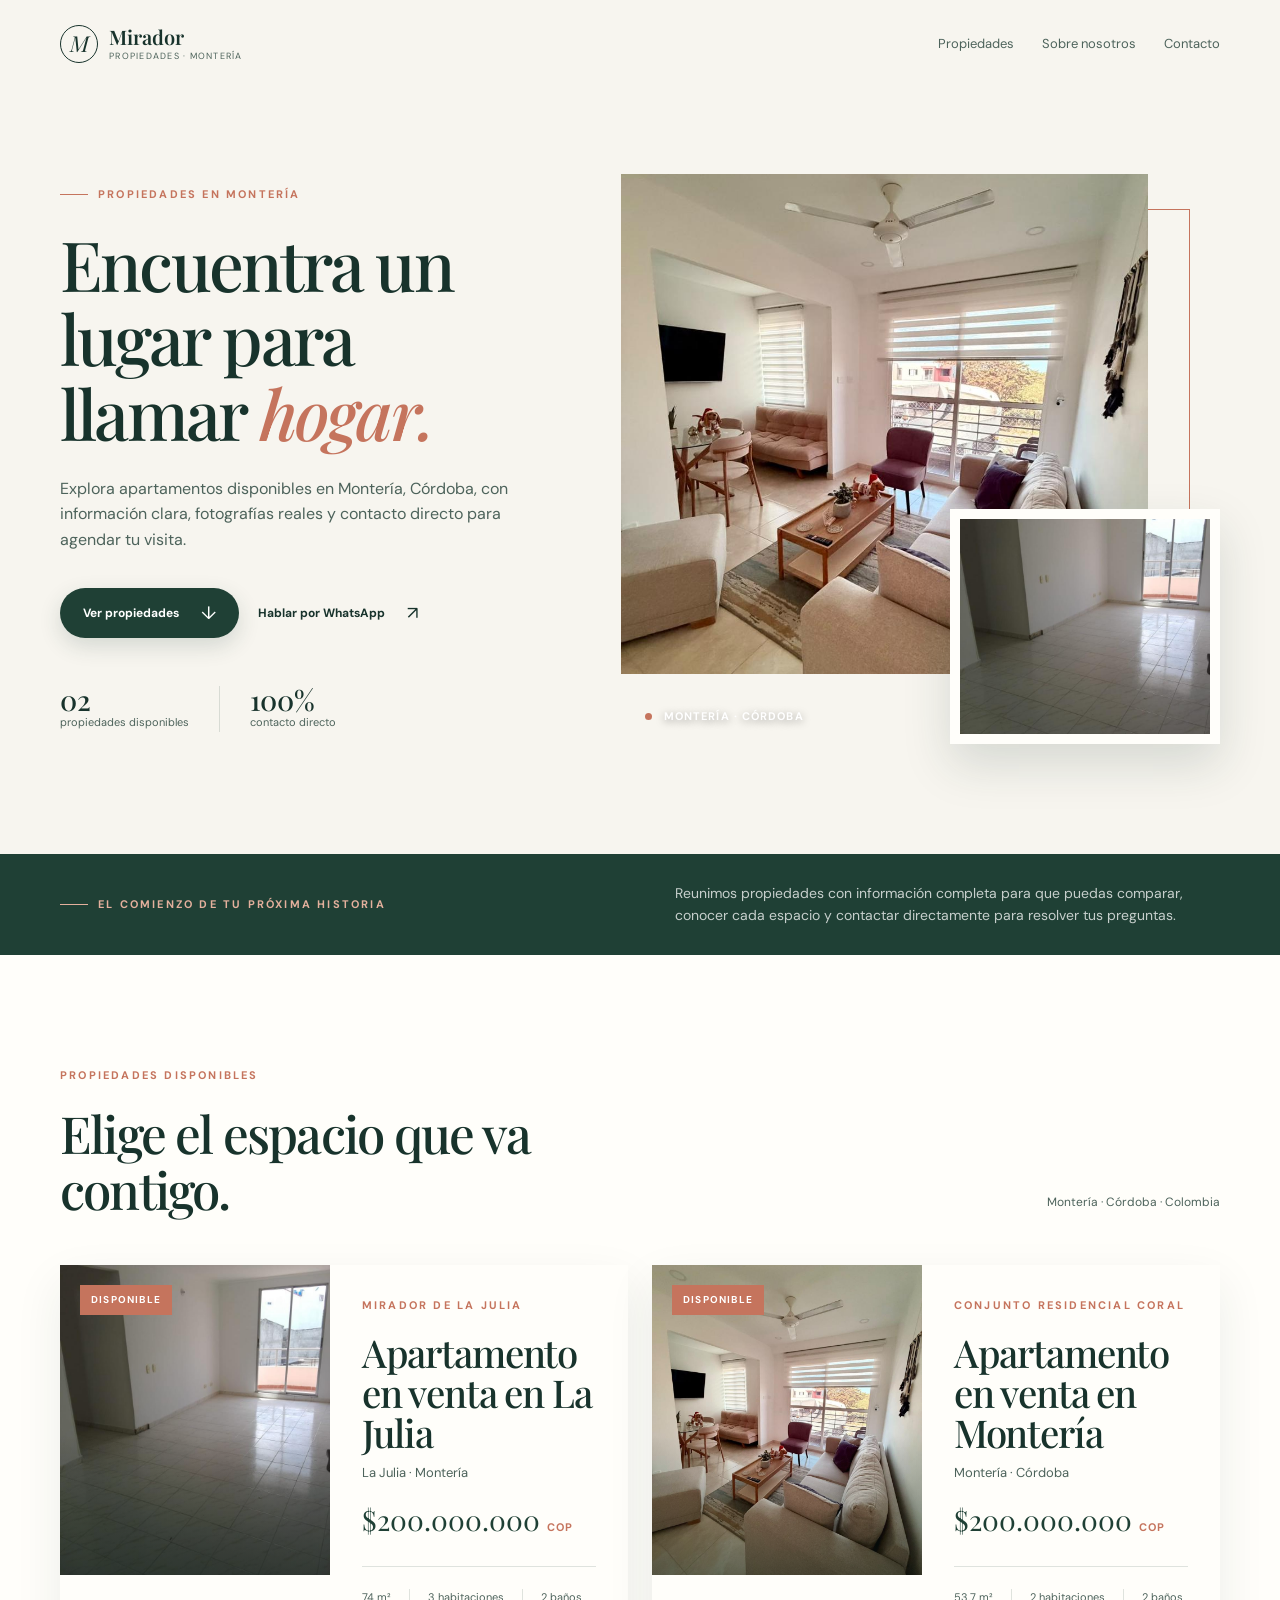
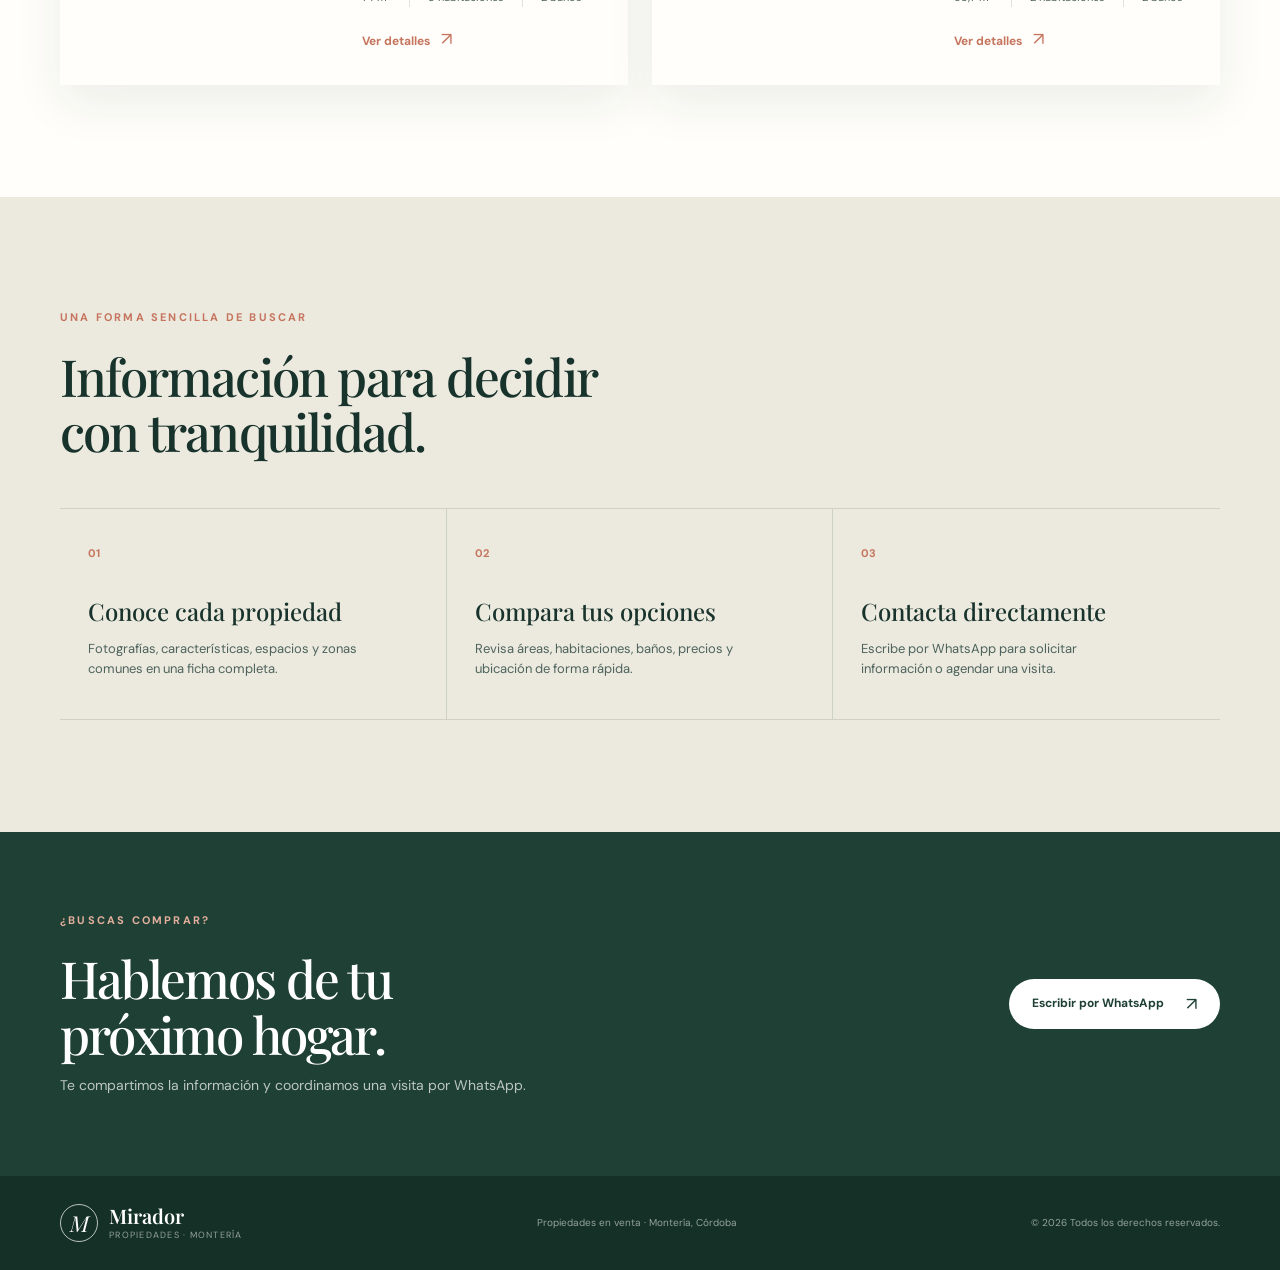
==== commit ad9d17b3: "minimo ajuste" ====
--- a/index.html
+++ b/index.html
@@ -25,7 +25,7 @@
     />
     <meta name="twitter:card" content="summary_large_image" />
     <link rel="canonical" href="https://casasenventa.vercel.app/" />
-    <title>Apartamentos en venta en Montería | Mirador Propiedades</title>
+    <title>Apartamentos en venta en Montería | Propiedades</title>
     <link rel="stylesheet" href="styles.css" />
     <script type="application/ld+json">
       {
@@ -117,7 +117,7 @@
             </div>
             <div class="landing-image-small">
               <img
-                src="img/home1/WhatsApp Image 2026-11-06 at 5.00.08 PM.jpeg"
+                src="img/home1/WhatsApp Image 2026-11-06 at 4.59.51 PM (4).jpeg"
                 alt="Piscina del Conjunto Residencial Mirador de La Julia"
               />
             </div>
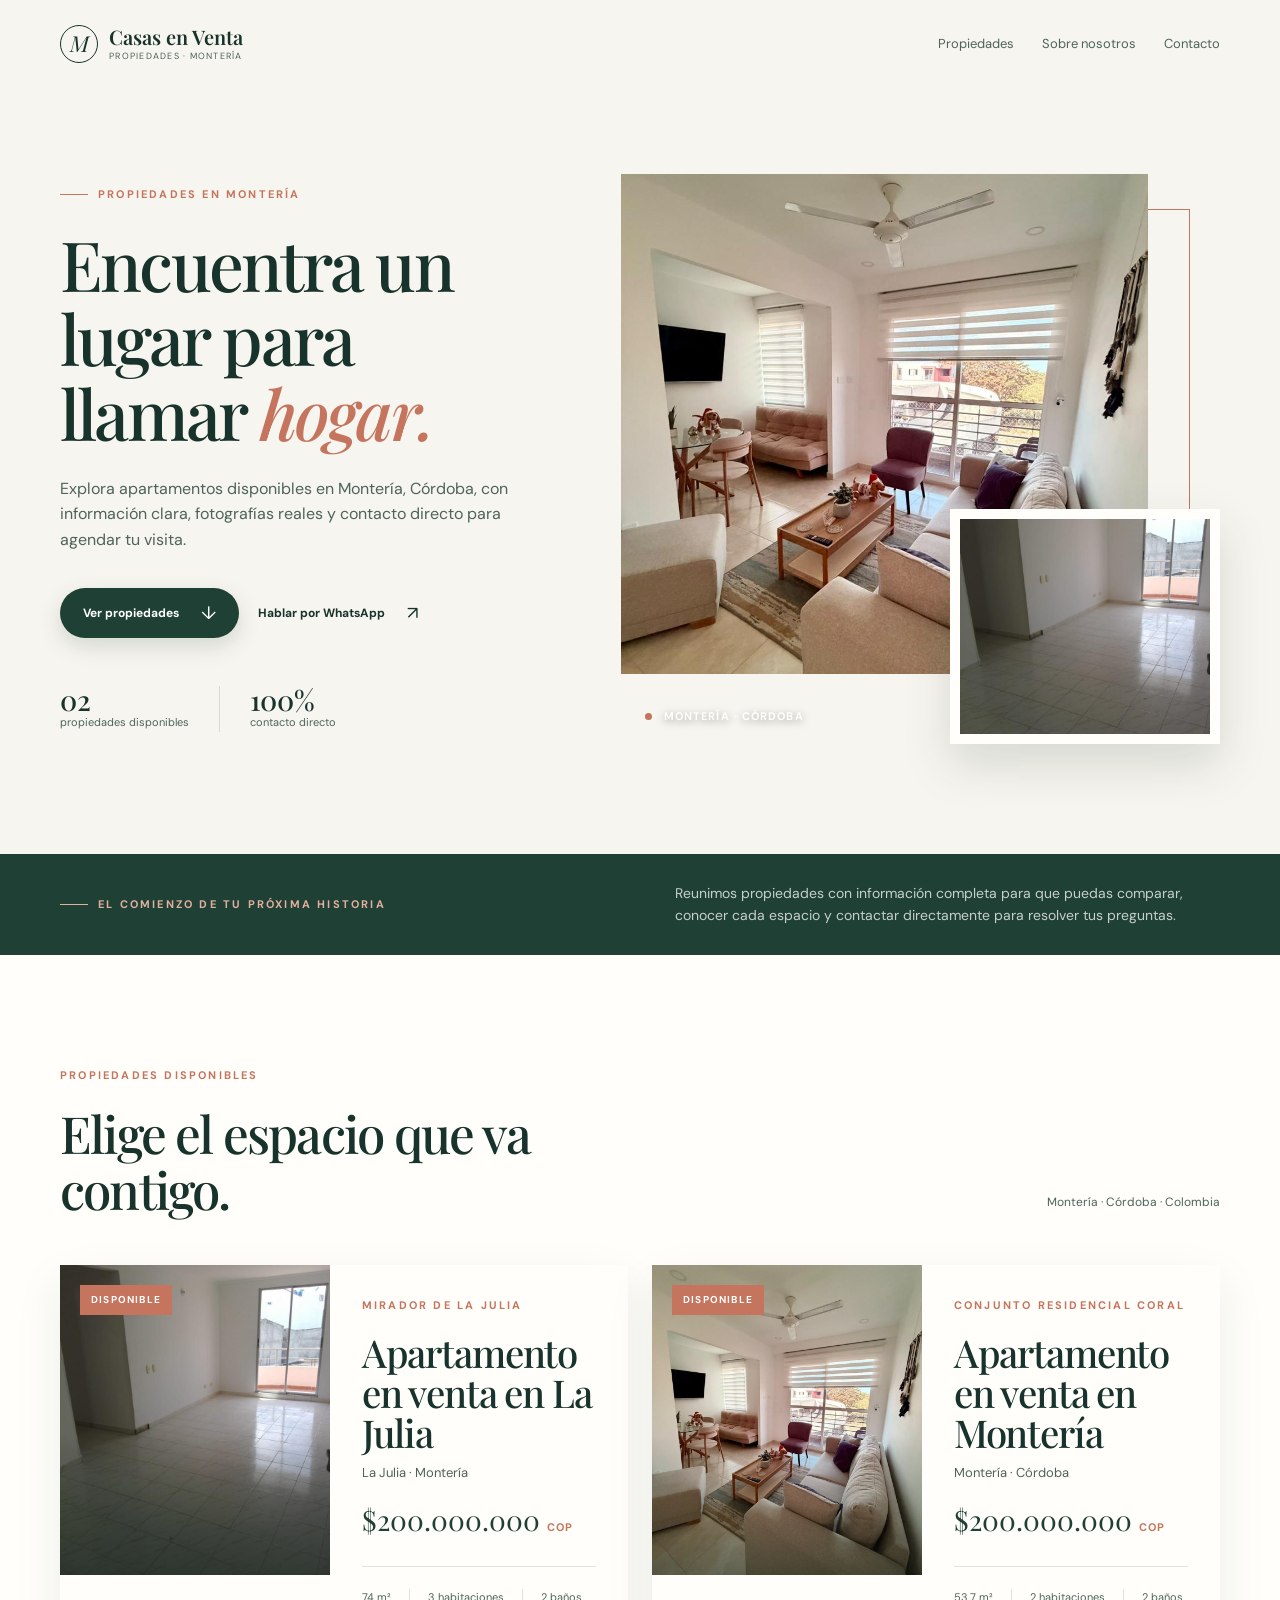
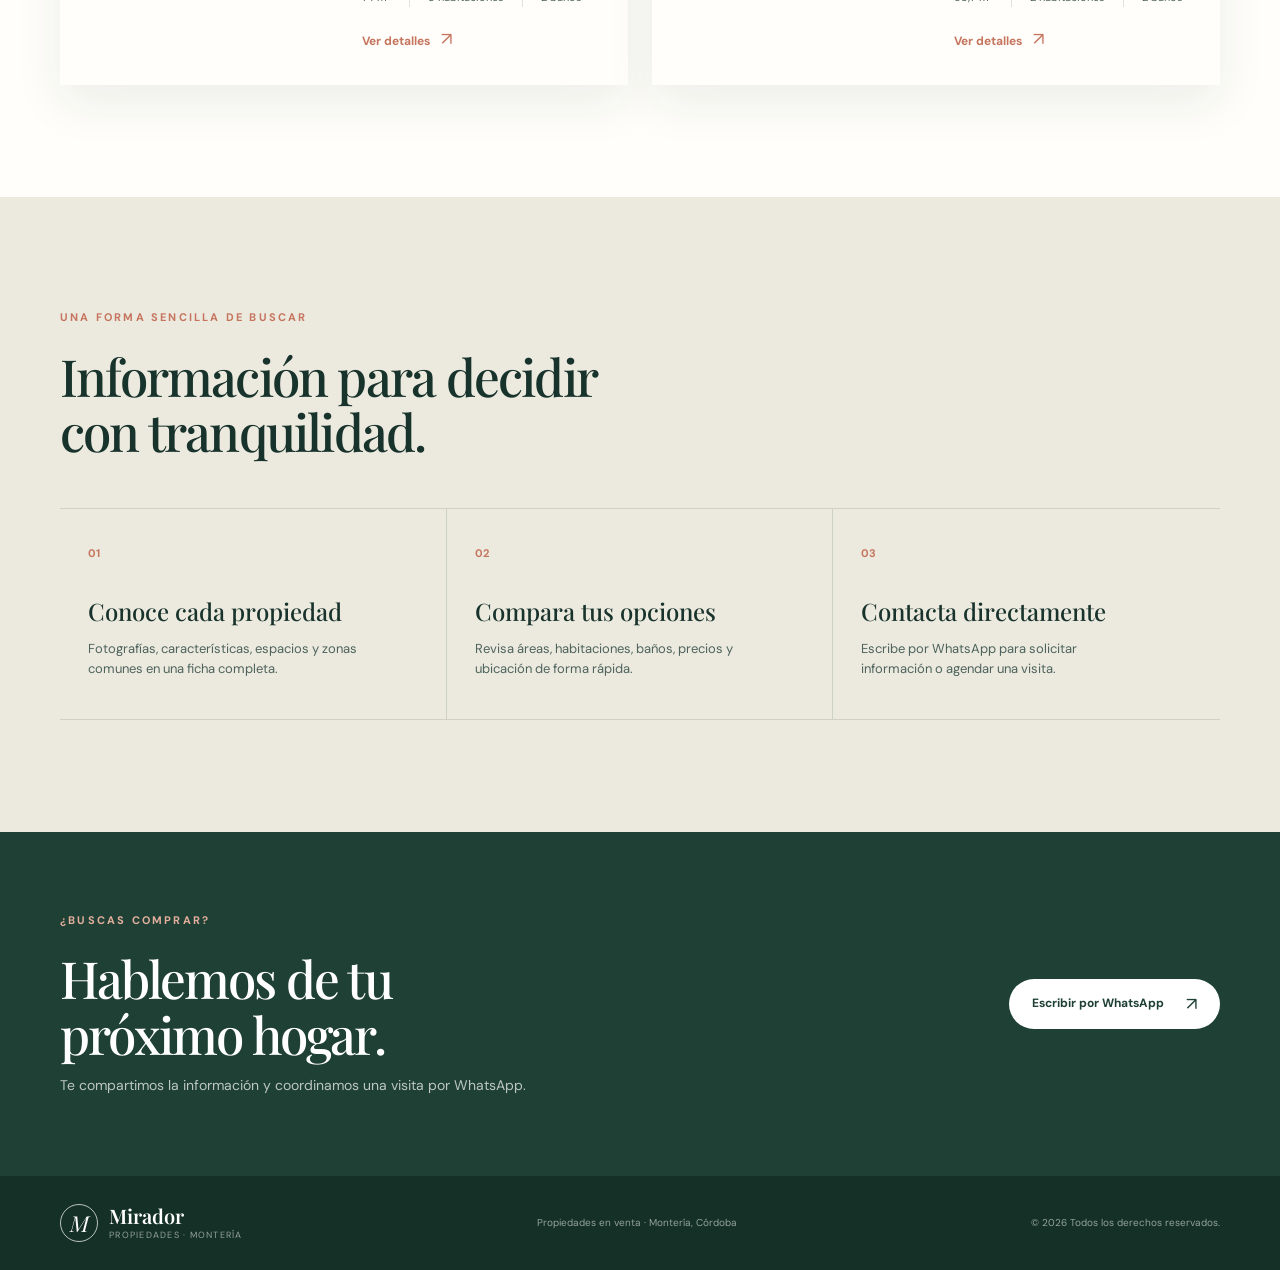
==== commit 08d3eedc: "minimo ajuste 0.1.1" ====
--- a/index.html
+++ b/index.html
@@ -64,7 +64,8 @@
         <a class="brand" href="#inicio" aria-label="Inicio">
           <span class="brand-mark">M</span>
           <span
-            ><strong>Mirador</strong><small>Propiedades · Montería</small></span
+            ><strong>Casas en Venta</strong
+            ><small>Propiedades · Montería</small></span
           >
         </a>
         <button
